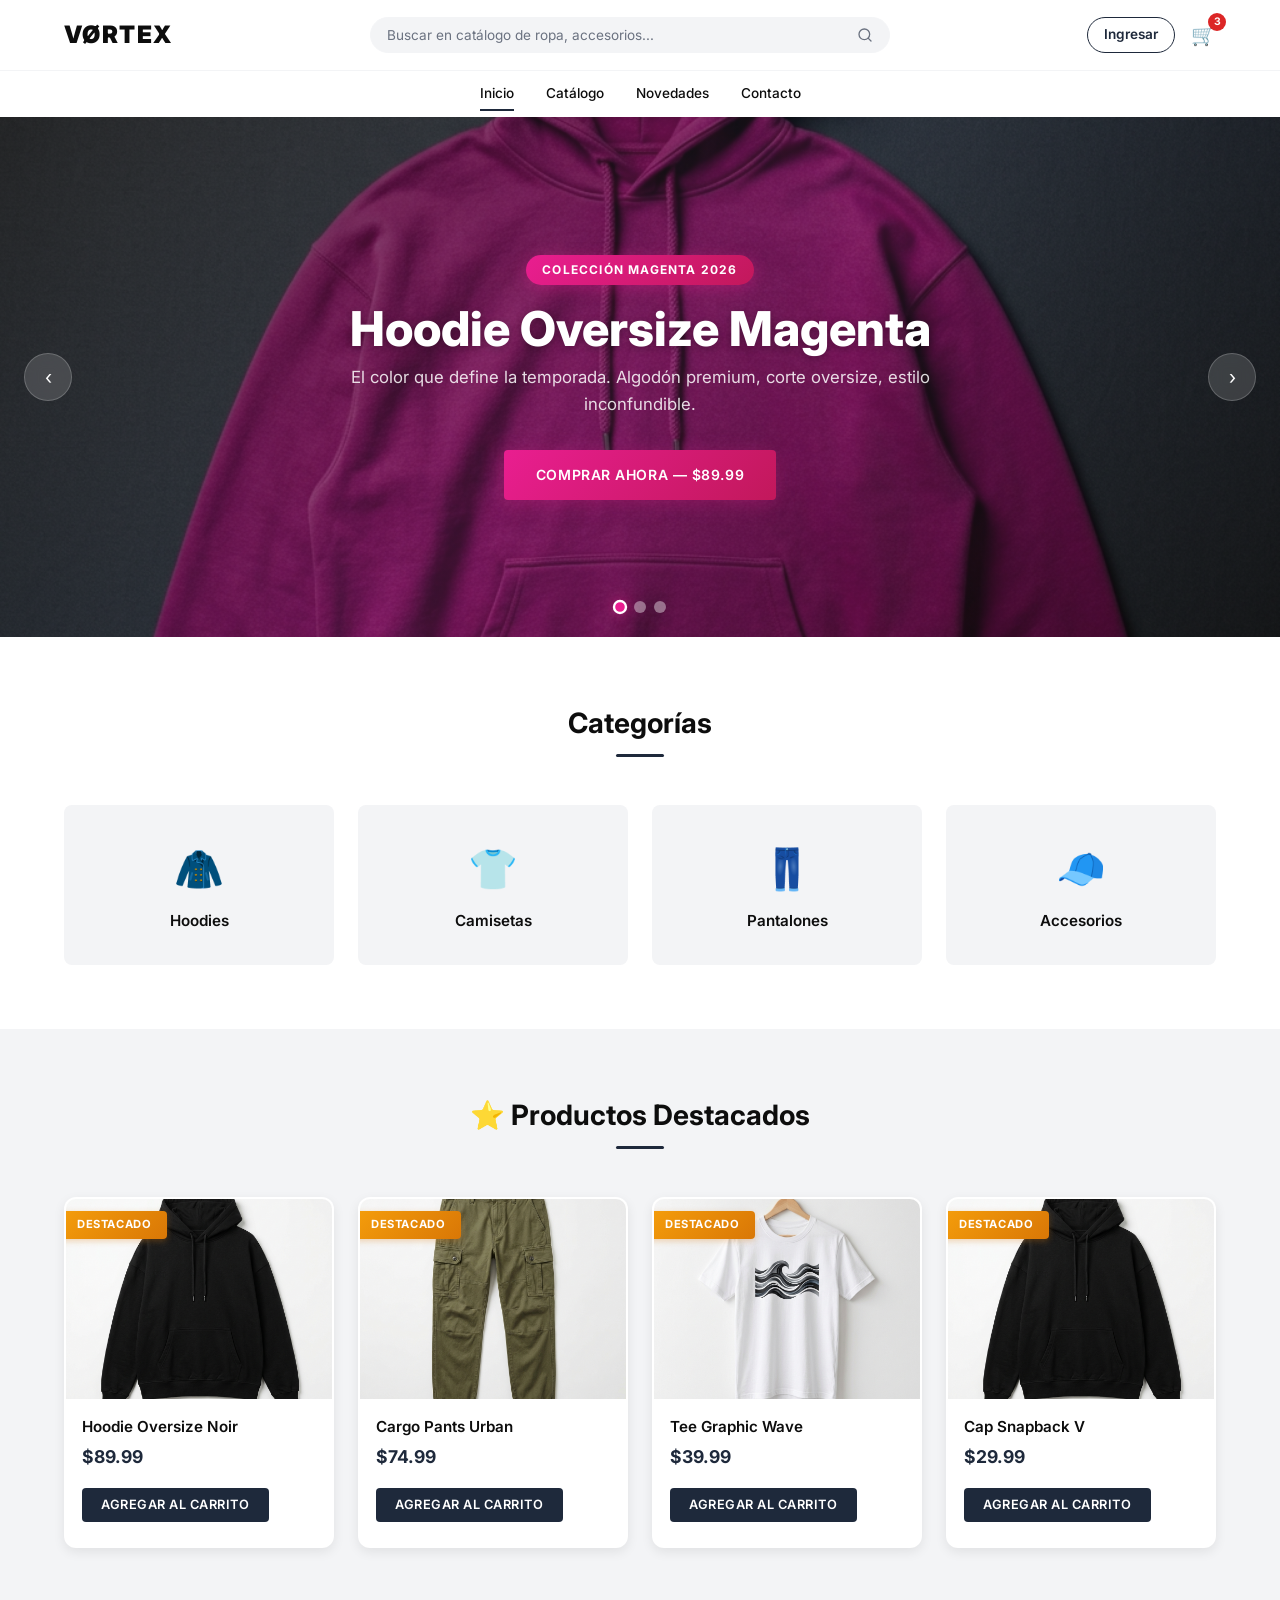
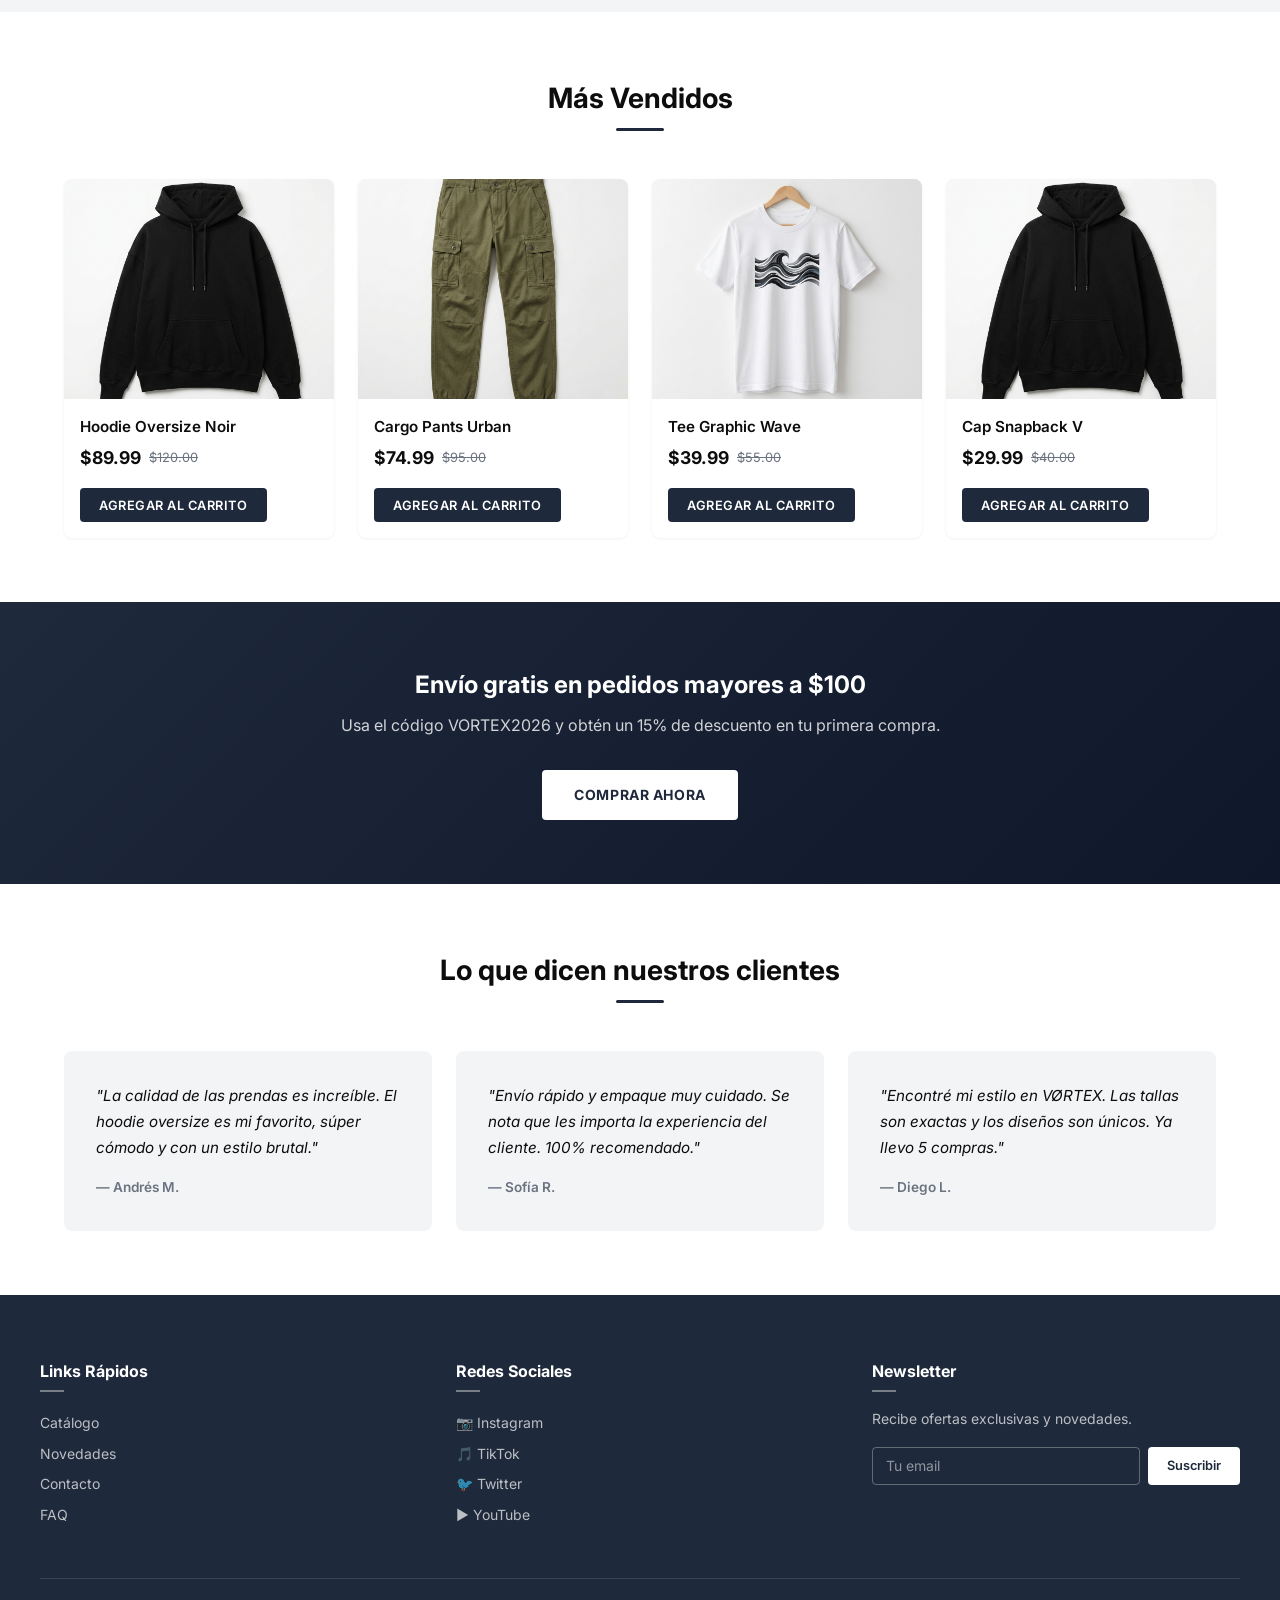
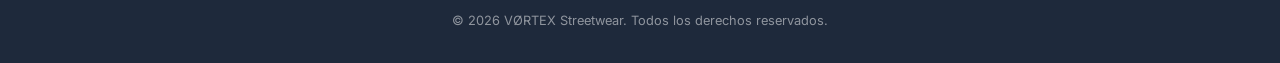
==== index.html @ 1f5ef52a "first commit: Initial project setup" ====
<!DOCTYPE html>
<html lang="es">
<head>
  <meta charset="UTF-8">
  <meta name="viewport" content="width=device-width, initial-scale=1.0">
  <meta name="description" content="VØRTEX — Tienda de streetwear. Estilo urbano, calidad premium. Compra en línea con IVA incluido.">
  <title>VØRTEX — Streetwear | Inicio</title>
  <link rel="stylesheet" href="styles.css">
</head>
<body>

  <!-- NAVBAR (Unified) -->
  <nav class="navbar" role="navigation" aria-label="Menú principal">
    <div class="navbar__top">
      <a href="index.html" class="navbar__brand">VØRTEX</a>
      <div class="navbar__search-slot">
        <form class="navbar__search-form" role="search" onsubmit="event.preventDefault()">
          <input class="navbar__search-input" type="search" placeholder="Buscar en catálogo de ropa, accesorios..." aria-label="Buscar productos">
          <button class="navbar__search-btn" type="submit" aria-label="Buscar">
            <svg width="16" height="16" viewBox="0 0 24 24" fill="none" stroke="currentColor" stroke-width="2" stroke-linecap="round" stroke-linejoin="round" aria-hidden="true"><circle cx="11" cy="11" r="8"/><line x1="21" y1="21" x2="16.65" y2="16.65"/></svg>
          </button>
        </form>
      </div>
      <div class="navbar__actions">
        <a href="login.html" class="navbar__login-link" aria-label="Iniciar sesión">Ingresar</a>
        <a href="carrito.html" class="navbar__cart" aria-label="Ver carrito de compras">
          🛒
          <span class="navbar__cart-badge" id="cart-badge">3</span>
        </a>
        <button class="navbar__hamburger" aria-label="Abrir menú de navegación" aria-expanded="false" id="hamburger">
          <span></span><span></span><span></span>
        </button>
      </div>
    </div>
    <div class="navbar__bottom">
      <div class="navbar__links">
        <a href="index.html" aria-current="page">Inicio</a>
        <a href="catalogo.html">Catálogo</a>
        <a href="novedades.html">Novedades</a>
        <a href="contacto.html">Contacto</a>
      </div>
    </div>
    <div class="navbar__mobile" id="mobile-menu">
      <a href="index.html">Inicio</a>
      <a href="catalogo.html">Catálogo</a>
      <a href="novedades.html">Novedades</a>
      <a href="contacto.html">Contacto</a>
      <a href="login.html">Iniciar Sesión</a>
    </div>
  </nav>

  <main>
    <!-- A) HERO CAROUSEL -->
    <section class="hero-carousel" aria-label="Carrusel de productos destacados">
      <!-- Radio inputs for CSS-only control -->
      <input type="radio" name="carousel" id="carousel-1" checked>
      <input type="radio" name="carousel" id="carousel-2">
      <input type="radio" name="carousel" id="carousel-3">

      <!-- Slides -->
      <div class="hero-carousel__slides">
        <!-- Slide 1: Hoodie Magenta -->
        <div class="hero-carousel__slide">
          <img src="assets/images/carousel-1.png" alt="Hoodie magenta streetwear" class="hero-carousel__slide-img">
          <div class="hero-carousel__content">
            <span class="hero-carousel__badge">Colección Magenta 2026</span>
            <h2>Hoodie Oversize Magenta</h2>
            <p>El color que define la temporada. Algodón premium, corte oversize, estilo inconfundible.</p>
            <a href="catalogo.html" class="btn">Comprar ahora — $89.99</a>
          </div>
        </div>
        <!-- Slide 2: Cargo Pants Magenta -->
        <div class="hero-carousel__slide">
          <img src="assets/images/carousel-2.png" alt="Cargo pants magenta streetwear" class="hero-carousel__slide-img">
          <div class="hero-carousel__content">
            <span class="hero-carousel__badge">Nuevo Lanzamiento</span>
            <h2>Cargo Pants Magenta</h2>
            <p>Funcionalidad y estilo. Bolsillos cargo, tela resistente, color vibrante.</p>
            <a href="catalogo.html" class="btn">Ver Colección</a>
          </div>
        </div>
        <!-- Slide 3: Tee Magenta -->
        <div class="hero-carousel__slide">
          <img src="assets/images/carousel-3.png" alt="Camiseta magenta streetwear" class="hero-carousel__slide-img">
          <div class="hero-carousel__content">
            <span class="hero-carousel__badge">Edición Limitada</span>
            <h2>Tee Graphic Magenta</h2>
            <p>Diseño exclusivo en magenta. Define tu estilo urbano con VØRTEX.</p>
            <a href="catalogo.html" class="btn">Explorar</a>
          </div>
        </div>
      </div>

      <!-- Navigation Dots -->
      <div class="hero-carousel__dots">
        <label for="carousel-1" class="hero-carousel__dot" aria-label="Slide 1"></label>
        <label for="carousel-2" class="hero-carousel__dot" aria-label="Slide 2"></label>
        <label for="carousel-3" class="hero-carousel__dot" aria-label="Slide 3"></label>
      </div>

      <!-- Arrows -->
      <div class="hero-carousel__arrows">
        <label class="hero-carousel__arrow" id="arrow-prev" aria-label="Anterior">‹</label>
        <label class="hero-carousel__arrow" id="arrow-next" aria-label="Siguiente">›</label>
      </div>
    </section>

    <!-- B) CATEGORÍAS -->
    <section class="section">
      <div class="container">
        <h2 class="section__title">Categorías</h2>
        <div class="categories-grid">
          <a href="catalogo.html" class="category-card" aria-label="Ver categoría Hoodies">
            <div class="category-card__icon">🧥</div>
            <div class="category-card__name">Hoodies</div>
          </a>
          <a href="catalogo.html" class="category-card" aria-label="Ver categoría Camisetas">
            <div class="category-card__icon">👕</div>
            <div class="category-card__name">Camisetas</div>
          </a>
          <a href="catalogo.html" class="category-card" aria-label="Ver categoría Pantalones">
            <div class="category-card__icon">👖</div>
            <div class="category-card__name">Pantalones</div>
          </a>
          <a href="catalogo.html" class="category-card" aria-label="Ver categoría Accesorios">
            <div class="category-card__icon">🧢</div>
            <div class="category-card__name">Accesorios</div>
          </a>
        </div>
      </div>
    </section>

    <!-- C) PRODUCTOS DESTACADOS -->
    <section class="section section--mist">
      <div class="container">
        <h2 class="section__title">⭐ Productos Destacados</h2>
        <div class="featured-grid">
          <article class="featured-card" data-id="PROD-001" data-nombre="Hoodie Oversize Noir" data-precio="89.99">
            <div class="featured-card__ribbon">DESTACADO</div>
            <div class="featured-card__img"><img src="assets/images/product-hoodie.png" alt="Hoodie Oversize Noir"></div>
            <div class="featured-card__body">
              <h3 class="featured-card__name">Hoodie Oversize Noir</h3>
              <div class="featured-card__price">$89.99</div>
              <button class="btn btn-primary btn-sm" onclick="openModal('add-cart-modal')">Agregar al carrito</button>
            </div>
          </article>
          <article class="featured-card" data-id="PROD-002" data-nombre="Cargo Pants Urban" data-precio="74.99">
            <div class="featured-card__ribbon">DESTACADO</div>
            <div class="featured-card__img"><img src="assets/images/product-cargo.png" alt="Cargo Pants Urban"></div>
            <div class="featured-card__body">
              <h3 class="featured-card__name">Cargo Pants Urban</h3>
              <div class="featured-card__price">$74.99</div>
              <button class="btn btn-primary btn-sm" onclick="openModal('add-cart-modal')">Agregar al carrito</button>
            </div>
          </article>
          <article class="featured-card" data-id="PROD-003" data-nombre="Tee Graphic Wave" data-precio="39.99">
            <div class="featured-card__ribbon">DESTACADO</div>
            <div class="featured-card__img"><img src="assets/images/product-tee.png" alt="Tee Graphic Wave"></div>
            <div class="featured-card__body">
              <h3 class="featured-card__name">Tee Graphic Wave</h3>
              <div class="featured-card__price">$39.99</div>
              <button class="btn btn-primary btn-sm" onclick="openModal('add-cart-modal')">Agregar al carrito</button>
            </div>
          </article>
          <article class="featured-card" data-id="PROD-004" data-nombre="Cap Snapback V" data-precio="29.99">
            <div class="featured-card__ribbon">DESTACADO</div>
            <div class="featured-card__img"><img src="assets/images/product-hoodie.png" alt="Cap Snapback V"></div>
            <div class="featured-card__body">
              <h3 class="featured-card__name">Cap Snapback V</h3>
              <div class="featured-card__price">$29.99</div>
              <button class="btn btn-primary btn-sm" onclick="openModal('add-cart-modal')">Agregar al carrito</button>
            </div>
          </article>
        </div>
      </div>
    </section>

    <!-- D) MÁS VENDIDOS -->
    <section class="section">
      <div class="container">
        <h2 class="section__title">Más Vendidos</h2>
        <div class="products-grid">
          <article class="product-card" data-id="PROD-001">
            <div class="product-card__img"><img src="assets/images/product-hoodie.png" alt="Hoodie Oversize Noir"></div>
            <div class="product-card__body">
              <h3 class="product-card__name">Hoodie Oversize Noir</h3>
              <div class="product-card__price">
                <span class="current">$89.99</span>
                <span class="old">$120.00</span>
              </div>
              <button class="btn btn-primary btn-sm" onclick="openModal('add-cart-modal')">Agregar al carrito</button>
            </div>
          </article>
          <article class="product-card" data-id="PROD-002">
            <div class="product-card__img"><img src="assets/images/product-cargo.png" alt="Cargo Pants Urban"></div>
            <div class="product-card__body">
              <h3 class="product-card__name">Cargo Pants Urban</h3>
              <div class="product-card__price">
                <span class="current">$74.99</span>
                <span class="old">$95.00</span>
              </div>
              <button class="btn btn-primary btn-sm" onclick="openModal('add-cart-modal')">Agregar al carrito</button>
            </div>
          </article>
          <article class="product-card" data-id="PROD-003">
            <div class="product-card__img"><img src="assets/images/product-tee.png" alt="Tee Graphic Wave"></div>
            <div class="product-card__body">
              <h3 class="product-card__name">Tee Graphic Wave</h3>
              <div class="product-card__price">
                <span class="current">$39.99</span>
                <span class="old">$55.00</span>
              </div>
              <button class="btn btn-primary btn-sm" onclick="openModal('add-cart-modal')">Agregar al carrito</button>
            </div>
          </article>
          <article class="product-card" data-id="PROD-004">
            <div class="product-card__img"><img src="assets/images/product-hoodie.png" alt="Cap Snapback V"></div>
            <div class="product-card__body">
              <h3 class="product-card__name">Cap Snapback V</h3>
              <div class="product-card__price">
                <span class="current">$29.99</span>
                <span class="old">$40.00</span>
              </div>
              <button class="btn btn-primary btn-sm" onclick="openModal('add-cart-modal')">Agregar al carrito</button>
            </div>
          </article>
        </div>
      </div>
    </section>

    <!-- E) BANNER PROMO -->
    <section class="banner-promo">
      <h2>Envío gratis en pedidos mayores a $100</h2>
      <p>Usa el código VORTEX2026 y obtén un 15% de descuento en tu primera compra.</p>
      <a href="catalogo.html" class="btn">Comprar ahora</a>
    </section>

    <!-- F) TESTIMONIOS -->
    <section class="section">
      <div class="container">
        <h2 class="section__title">Lo que dicen nuestros clientes</h2>
        <div class="testimonials-grid">
          <article class="testimonial-card">
            <p class="testimonial-card__text">"La calidad de las prendas es increíble. El hoodie oversize es mi favorito, súper cómodo y con un estilo brutal."</p>
            <p class="testimonial-card__author">— Andrés M.</p>
          </article>
          <article class="testimonial-card">
            <p class="testimonial-card__text">"Envío rápido y empaque muy cuidado. Se nota que les importa la experiencia del cliente. 100% recomendado."</p>
            <p class="testimonial-card__author">— Sofía R.</p>
          </article>
          <article class="testimonial-card">
            <p class="testimonial-card__text">"Encontré mi estilo en VØRTEX. Las tallas son exactas y los diseños son únicos. Ya llevo 5 compras."</p>
            <p class="testimonial-card__author">— Diego L.</p>
          </article>
        </div>
      </div>
    </section>
  </main>

  <!-- FOOTER (Unified) -->
  <footer class="footer" role="contentinfo">
    <div class="footer__grid">
      <div class="footer__col">
        <h3>Links Rápidos</h3>
        <a href="catalogo.html">Catálogo</a>
        <a href="novedades.html">Novedades</a>
        <a href="contacto.html">Contacto</a>
        <a href="#">FAQ</a>
      </div>
      <div class="footer__col">
        <h3>Redes Sociales</h3>
        <a href="#">📷 Instagram</a>
        <a href="#">🎵 TikTok</a>
        <a href="#">🐦 Twitter</a>
        <a href="#">▶️ YouTube</a>
      </div>
      <div class="footer__col">
        <h3>Newsletter</h3>
        <p class="footer__col-desc">Recibe ofertas exclusivas y novedades.</p>
        <form class="footer__newsletter" onsubmit="event.preventDefault();">
          <label for="newsletter-email" class="sr-only">Email para newsletter</label>
          <input type="email" id="newsletter-email" placeholder="Tu email" required>
          <button type="submit">Suscribir</button>
        </form>
      </div>
    </div>
    <div class="footer__bottom">
      <p>&copy; 2026 VØRTEX Streetwear. Todos los derechos reservados.</p>
    </div>
  </footer>

  <!-- MODAL: Agregar al carrito -->
  <div class="modal-overlay" id="add-cart-modal" role="dialog" aria-modal="true" aria-labelledby="modal-add-title">
    <div class="modal modal--product">
      <img src="assets/images/hero-secondary.png" alt="Imagen del producto" class="modal__product-img">
      <div class="modal__body">
        <h2 id="modal-add-title">Producto agregado</h2>
        <p>¿Deseas ir al carrito o seguir comprando?</p>
        <div class="modal__actions">
          <button class="btn btn-outline btn-sm" onclick="closeModal('add-cart-modal')">Seguir comprando</button>
          <a href="carrito.html" class="btn btn-primary btn-sm">Ir al carrito</a>
        </div>
      </div>
    </div>
  </div>

  <script>
    // Hamburger menu
    const hamburger = document.getElementById('hamburger');
    const mobileMenu = document.getElementById('mobile-menu');
    hamburger.addEventListener('click', function() {
      const expanded = mobileMenu.classList.toggle('active');
      hamburger.setAttribute('aria-expanded', expanded);
    });

    // Modal functions
    function openModal(id) {
      var overlay = document.getElementById(id);
      overlay.classList.add('active');
      var firstBtn = overlay.querySelector('button, a');
      if (firstBtn) firstBtn.focus();
      overlay.addEventListener('keydown', trapFocus);
    }
    function closeModal(id) {
      var overlay = document.getElementById(id);
      overlay.classList.remove('active');
      overlay.removeEventListener('keydown', trapFocus);
    }
    function trapFocus(e) {
      if (e.key === 'Escape') {
        var modal = e.currentTarget;
        modal.classList.remove('active');
        modal.removeEventListener('keydown', trapFocus);
        return;
      }
      if (e.key !== 'Tab') return;
      var modal = e.currentTarget.querySelector('.modal');
      var focusable = modal.querySelectorAll('button, a, input, [tabindex]:not([tabindex="-1"])');
      var first = focusable[0], last = focusable[focusable.length - 1];
      if (e.shiftKey && document.activeElement === first) { e.preventDefault(); last.focus(); }
      else if (!e.shiftKey && document.activeElement === last) { e.preventDefault(); first.focus(); }
    }
    // Close modal on overlay click
    document.querySelectorAll('.modal-overlay').forEach(function(overlay) {
      overlay.addEventListener('click', function(e) {
        if (e.target === overlay) closeModal(overlay.id);
      });
    });

    // Carousel navigation
    var totalSlides = 3;
    var currentSlide = 1;
    function goToSlide(n) {
      currentSlide = n;
      document.getElementById('carousel-' + n).checked = true;
    }
    document.getElementById('arrow-next').addEventListener('click', function() {
      currentSlide = (currentSlide % totalSlides) + 1;
      goToSlide(currentSlide);
    });
    document.getElementById('arrow-prev').addEventListener('click', function() {
      currentSlide = currentSlide <= 1 ? totalSlides : currentSlide - 1;
      goToSlide(currentSlide);
    });
    // Auto-rotate every 5 seconds
    setInterval(function() {
      currentSlide = (currentSlide % totalSlides) + 1;
      goToSlide(currentSlide);
    }, 5000);
  </script>
</body>
</html>
---- styles.css ----
/* ======================================
   VØRTEX STREETWEAR (BarBox) — Design System
   Proyecto IHC — Prototipo Alta Fidelidad
   Paleta: #FFFFFF · #0D0D0D · #6B7280 · #F3F4F6 · #1E293B
   IVA Ecuador: 15%
   ====================================== */

@import url('https://fonts.googleapis.com/css2?family=Inter:wght@300;400;500;600;700;800;900&display=swap');

:root {
  /* — Colors — */
  --color-bg:        #FFFFFF;
  --color-obsidian:  #0D0D0D;
  --color-steel:     #6B7280;
  --color-mist:      #F3F4F6;
  --color-midnight:  #1E293B;
  --color-white:     #FFFFFF;
  --color-success:   #16A34A;
  --color-error:     #DC2626;
  --color-warning:   #F59E0B;
  --color-iva:       #15803D;
  --color-accent:    #3B82F6;
  --color-paypal:    #003087;

  /* — Typography — */
  --font-main: 'Inter', -apple-system, BlinkMacSystemFont, 'Segoe UI', sans-serif;

  /* — Spacing — */
  --space-xs:  0.25rem;
  --space-sm:  0.5rem;
  --space-md:  1rem;
  --space-lg:  1.5rem;
  --space-xl:  2rem;
  --space-2xl: 3rem;
  --space-3xl: 4rem;

  /* — Transitions — */
  --transition: 0.25s ease;
  --transition-slow: 0.5s ease;

  /* — Shadows — */
  --shadow-sm:  0 1px 3px rgba(0,0,0,0.06);
  --shadow-md:  0 4px 12px rgba(0,0,0,0.08);
  --shadow-lg:  0 8px 24px rgba(0,0,0,0.12);
  --shadow-xl:  0 20px 50px rgba(0,0,0,0.15);

  /* — Border Radius — */
  --radius-sm: 4px;
  --radius-md: 8px;
  --radius-lg: 12px;
  --radius-xl: 16px;
  --radius-full: 50%;
}

/* ======================================
   RESET & BASE
   ====================================== */
*, *::before, *::after {
  margin: 0;
  padding: 0;
  box-sizing: border-box;
}

html {
  font-size: 16px;
  scroll-behavior: smooth;
  -webkit-font-smoothing: antialiased;
  -moz-osx-font-smoothing: grayscale;
}

body {
  font-family: var(--font-main);
  background-color: var(--color-bg);
  color: var(--color-obsidian);
  line-height: 1.6;
  overflow-x: hidden;
}

a {
  text-decoration: none;
  color: inherit;
  transition: opacity var(--transition), color var(--transition);
}
a:hover { opacity: 0.8; }

img { display: block; max-width: 100%; height: auto; }

button {
  cursor: pointer;
  font-family: inherit;
  border: none;
  background: none;
}

ul { list-style: none; }

/* — Utility Classes — */
.sr-only {
  position: absolute; width: 1px; height: 1px;
  padding: 0; margin: -1px; overflow: hidden;
  clip: rect(0,0,0,0); white-space: nowrap; border: 0;
}

.container {
  max-width: 1200px;
  margin: 0 auto;
  padding: 0 var(--space-lg);
}

/* ======================================
   BUTTONS
   ====================================== */
.btn {
  display: inline-flex;
  align-items: center;
  justify-content: center;
  gap: var(--space-sm);
  font-family: var(--font-main);
  font-size: 0.875rem;
  font-weight: 600;
  letter-spacing: 0.04em;
  text-transform: uppercase;
  border-radius: var(--radius-sm);
  padding: 0.85rem 2rem;
  transition: all var(--transition);
  position: relative;
  overflow: hidden;
}

.btn:focus-visible {
  outline: 2px solid var(--color-midnight);
  outline-offset: 2px;
}

.btn-primary {
  background-color: var(--color-midnight);
  color: var(--color-white);
}

.btn-primary:hover {
  background-color: #0f172a;
  transform: translateY(-2px);
  box-shadow: 0 6px 20px rgba(30,41,59,0.35);
  opacity: 1;
}

.btn-primary:active {
  transform: translateY(0);
}

.btn-outline {
  background-color: var(--color-white);
  color: var(--color-midnight);
  border: 2px solid var(--color-midnight);
}
.btn-outline:hover {
  background-color: var(--color-midnight);
  color: var(--color-white);
  opacity: 1;
}

.btn-sm { padding: 0.6rem 1.2rem; font-size: 0.8rem; }

.btn-success {
  background-color: var(--color-success);
  color: var(--color-white);
}
.btn-success:hover {
  background-color: #15803D;
  transform: translateY(-2px);
  opacity: 1;
}

/* ======================================
   LOADING STATE
   ====================================== */
.is-loading {
  pointer-events: none;
  opacity: 0.7;
  position: relative;
  color: transparent !important;
}

.is-loading::after {
  content: '';
  position: absolute;
  top: 50%;
  left: 50%;
  width: 20px;
  height: 20px;
  margin: -10px 0 0 -10px;
  border: 3px solid rgba(255,255,255,0.3);
  border-top-color: var(--color-white);
  border-radius: var(--radius-full);
  animation: spin 0.6s linear infinite;
}

@keyframes spin {
  to { transform: rotate(360deg); }
}

/* ======================================
   NAVBAR — Unified across all pages
   ====================================== */
.navbar {
  position: sticky;
  top: 0;
  z-index: 1000;
  background-color: rgba(255,255,255,0.97);
  backdrop-filter: blur(12px);
  -webkit-backdrop-filter: blur(12px);
  box-shadow: var(--shadow-sm);
}

/* Row 1: logo | search | actions */
.navbar__top {
  max-width: 1200px;
  margin: 0 auto;
  display: grid;
  grid-template-columns: auto 1fr auto;
  align-items: center;
  gap: var(--space-lg);
  padding: var(--space-md) var(--space-lg);
}

.navbar__brand {
  font-size: 1.5rem;
  font-weight: 900;
  color: var(--color-obsidian);
  letter-spacing: 0.06em;
  white-space: nowrap;
}
.navbar__brand:hover { opacity: 1; }

/* Central search */
.navbar__search-slot { display: flex; align-items: center; width: 100%; }
.navbar__search-form {
  display: flex;
  align-items: center;
  width: 100%;
  max-width: 520px;
  margin: 0 auto;
  border: 1.5px solid var(--color-mist);
  border-radius: 24px;
  overflow: hidden;
  background: var(--color-mist);
  transition: border-color var(--transition), box-shadow var(--transition);
}
.navbar__search-form:focus-within {
  border-color: var(--color-midnight);
  box-shadow: 0 0 0 3px rgba(30,41,59,0.08);
  background: var(--color-white);
}
.navbar__search-input {
  flex: 1; border: none; background: transparent;
  padding: 0.55rem var(--space-md);
  font-size: 0.85rem; font-family: inherit;
  color: var(--color-obsidian);
  outline: none;
}
.navbar__search-input::placeholder { color: var(--color-steel); }
.navbar__search-btn {
  background: none; border: none; cursor: pointer;
  color: var(--color-steel); padding: 0.55rem var(--space-md);
  display: flex; align-items: center;
  transition: color var(--transition);
}
.navbar__search-btn:hover { color: var(--color-midnight); }

.navbar__actions {
  display: flex;
  align-items: center;
  gap: var(--space-md);
  justify-content: flex-end;
}

/* Row 2: nav links centered */
.navbar__bottom {
  border-top: 1px solid var(--color-mist);
}
.navbar__links {
  max-width: 1200px;
  margin: 0 auto;
  display: flex;
  justify-content: center;
  gap: var(--space-xl);
  padding: var(--space-sm) var(--space-lg);
}
.navbar__links a {
  font-size: 0.85rem;
  font-weight: 500;
  color: var(--color-obsidian);
  position: relative;
  padding: var(--space-xs) 0;
  transition: color var(--transition);
}
.navbar__links a::after {
  content: '';
  position: absolute;
  bottom: -2px; left: 0;
  width: 0; height: 2px;
  background-color: var(--color-midnight);
  transition: width var(--transition);
}
.navbar__links a:hover::after,
.navbar__links a[aria-current="page"]::after { width: 100%; }
.navbar__links a:hover { opacity: 1; color: var(--color-midnight); }

/* Cart badge */
.navbar__cart {
  position: relative;
  font-size: 1.25rem;
  display: flex;
  align-items: center;
}
.navbar__cart-badge {
  position: absolute;
  top: -6px; right: -10px;
  width: 18px; height: 18px;
  background-color: var(--color-error);
  color: var(--color-white);
  font-size: 0.65rem;
  font-weight: 700;
  border-radius: var(--radius-full);
  display: flex;
  align-items: center;
  justify-content: center;
}

.navbar__login-link {
  font-size: 0.85rem;
  font-weight: 600;
  color: var(--color-midnight);
  padding: 0.4rem 1rem;
  border: 1.5px solid var(--color-midnight);
  border-radius: 24px;
  transition: all var(--transition);
}
.navbar__login-link:hover {
  background-color: var(--color-midnight);
  color: var(--color-white);
  opacity: 1;
}

/* Hamburger */
.navbar__hamburger {
  display: none;
  flex-direction: column;
  gap: 5px;
  padding: var(--space-sm);
}
.navbar__hamburger span {
  display: block; width: 22px; height: 2px;
  background-color: var(--color-obsidian);
  transition: all var(--transition);
  border-radius: 2px;
}

.navbar__mobile {
  display: none;
  flex-direction: column;
  background-color: var(--color-white);
  padding: var(--space-md) var(--space-lg);
  border-top: 1px solid var(--color-mist);
}
.navbar__mobile a {
  padding: var(--space-sm) 0;
  font-size: 1rem; font-weight: 500;
  color: var(--color-obsidian);
  border-bottom: 1px solid var(--color-mist);
}
.navbar__mobile.active { display: flex; }

@media (max-width: 768px) {
  .navbar__bottom { display: none; }
  .navbar__hamburger { display: flex; }
  .navbar__search-slot { display: none; }
}

/* ======================================
   HERO
   ====================================== */
.hero {
  position: relative;
  min-height: 480px;
  background-image: url('assets/images/hero-main.png');
  background-size: cover;
  background-position: center;
  display: flex;
  align-items: center;
  justify-content: center;
  text-align: center;
  padding: var(--space-3xl) 0;
}
.hero::before {
  content: '';
  position: absolute; inset: 0;
  background: linear-gradient(135deg, rgba(13,13,13,0.6) 0%, rgba(30,41,59,0.4) 100%);
}
.hero > .container { position: relative; z-index: 1; }
.hero h1 {
  font-size: clamp(2rem, 5vw, 3.2rem);
  font-weight: 800;
  color: #ffffff;
  margin-bottom: var(--space-md);
  animation: fadeInUp 0.7s ease both;
}
.hero p {
  font-size: 1.1rem;
  color: rgba(255,255,255,0.88);
  max-width: 560px;
  margin: 0 auto var(--space-xl);
  animation: fadeInUp 0.7s ease 0.15s both;
}
.hero .btn {
  animation: fadeInUp 0.7s ease 0.3s both;
}

/* ======================================
   SECTIONS
   ====================================== */
.section { padding: var(--space-3xl) 0; }
.section--mist { background-color: var(--color-mist); }
.section__title {
  font-size: 1.75rem;
  font-weight: 700;
  color: var(--color-obsidian);
  text-align: center;
  margin-bottom: var(--space-2xl);
  position: relative;
}
.section__title::after {
  content: '';
  display: block;
  width: 48px;
  height: 3px;
  background-color: var(--color-midnight);
  margin: var(--space-sm) auto 0;
  border-radius: 2px;
}

/* ======================================
   CATEGORIES
   ====================================== */
.categories-grid {
  display: grid;
  grid-template-columns: repeat(4, 1fr);
  gap: var(--space-lg);
}
.category-card {
  display: flex;
  flex-direction: column;
  align-items: center;
  gap: var(--space-sm);
  padding: var(--space-xl);
  background-color: var(--color-mist);
  border-radius: var(--radius-md);
  transition: transform var(--transition), box-shadow var(--transition);
}
.category-card:hover {
  transform: translateY(-6px);
  box-shadow: var(--shadow-lg);
  opacity: 1;
}
.category-card__icon { font-size: 2.5rem; }
.category-card__name {
  font-size: 0.95rem;
  font-weight: 600;
  color: var(--color-obsidian);
}

@media (max-width: 768px) {
  .categories-grid { grid-template-columns: repeat(2, 1fr); }
}

/* ======================================
   PRODUCT GRID & CARD
   ====================================== */
.products-grid {
  display: grid;
  grid-template-columns: repeat(4, 1fr);
  gap: var(--space-lg);
}

.product-card {
  background-color: var(--color-white);
  border-radius: var(--radius-md);
  overflow: hidden;
  box-shadow: var(--shadow-sm);
  transition: transform var(--transition), box-shadow var(--transition);
  position: relative;
}
.product-card:hover {
  transform: translateY(-6px);
  box-shadow: var(--shadow-lg);
}

.product-card__img {
  height: 220px;
  overflow: hidden;
}
.product-card__img img {
  width: 100%;
  height: 100%;
  object-fit: cover;
  transition: transform var(--transition-slow);
}
.product-card:hover .product-card__img img {
  transform: scale(1.05);
}

.product-card__body {
  padding: var(--space-md);
}
.product-card__name {
  font-size: 0.95rem;
  font-weight: 600;
  color: var(--color-obsidian);
  margin-bottom: var(--space-xs);
}
.product-card__price {
  display: flex;
  align-items: center;
  gap: var(--space-sm);
  margin-bottom: var(--space-md);
}
.product-card__price .current {
  font-size: 1.1rem;
  font-weight: 700;
  color: var(--color-obsidian);
}
.product-card__price .old {
  font-size: 0.8rem;
  color: var(--color-steel);
  text-decoration: line-through;
}

.product-card__badge {
  display: inline-block;
  padding: 0.2rem 0.6rem;
  font-size: 0.7rem;
  font-weight: 700;
  letter-spacing: 0.06em;
  border-radius: 3px;
  margin-bottom: var(--space-sm);
}
.product-card__badge--new {
  background-color: var(--color-midnight);
  color: var(--color-white);
}
.product-card__badge--featured {
  background: linear-gradient(135deg, #F59E0B, #D97706);
  color: var(--color-white);
}

@media (max-width: 768px) {
  .products-grid { grid-template-columns: repeat(2, 1fr); }
}
@media (max-width: 480px) {
  .products-grid { grid-template-columns: 1fr; }
}

/* ======================================
   IMAGE PLACEHOLDER
   ====================================== */
.img-placeholder {
  background: linear-gradient(135deg, var(--color-mist) 0%, #E5E7EB 100%);
  display: flex;
  align-items: center;
  justify-content: center;
  color: var(--color-steel);
  font-size: 0.85rem;
  font-weight: 500;
  min-height: 180px;
}

/* ======================================
   FEATURED PRODUCTS
   ====================================== */
.featured-grid {
  display: grid;
  grid-template-columns: repeat(4, 1fr);
  gap: var(--space-lg);
}

.featured-card {
  position: relative;
  background-color: var(--color-white);
  border-radius: var(--radius-lg);
  overflow: hidden;
  box-shadow: var(--shadow-md);
  transition: transform var(--transition), box-shadow var(--transition);
  border: 2px solid transparent;
}
.featured-card:hover {
  transform: translateY(-8px);
  box-shadow: var(--shadow-xl);
  border-color: var(--color-warning);
}

.featured-card__ribbon {
  position: absolute;
  top: 12px;
  left: -8px;
  background: linear-gradient(135deg, #F59E0B, #D97706);
  color: var(--color-white);
  font-size: 0.7rem;
  font-weight: 700;
  letter-spacing: 0.05em;
  padding: 0.3rem 1rem 0.3rem 1.2rem;
  border-radius: 0 var(--radius-sm) var(--radius-sm) 0;
  z-index: 2;
  box-shadow: 0 2px 6px rgba(217,119,6,0.3);
}
.featured-card__ribbon::before {
  content: '';
  position: absolute;
  left: 0;
  bottom: -6px;
  border-top: 6px solid #B45309;
  border-left: 8px solid transparent;
}

.featured-card__img {
  height: 200px;
  overflow: hidden;
}

.featured-card__body {
  padding: var(--space-md) var(--space-md) var(--space-lg);
}

.featured-card__name {
  font-size: 0.95rem;
  font-weight: 600;
  margin-bottom: var(--space-xs);
}

.featured-card__price {
  font-size: 1.1rem;
  font-weight: 700;
  color: var(--color-midnight);
  margin-bottom: var(--space-md);
}

@media (max-width: 768px) {
  .featured-grid { grid-template-columns: repeat(2, 1fr); }
}
@media (max-width: 480px) {
  .featured-grid { grid-template-columns: 1fr; }
}

/* ======================================
   BANNER PROMO
   ====================================== */
.banner-promo {
  background: linear-gradient(135deg, var(--color-midnight) 0%, #0f172a 100%);
  color: var(--color-white);
  text-align: center;
  padding: var(--space-3xl) var(--space-lg);
}
.banner-promo h2 {
  font-size: 1.5rem;
  font-weight: 700;
  margin-bottom: var(--space-sm);
}
.banner-promo p {
  font-size: 1rem;
  color: rgba(255,255,255,0.8);
  margin-bottom: var(--space-xl);
}
.banner-promo .btn {
  background-color: var(--color-white);
  color: var(--color-midnight);
  font-weight: 700;
}
.banner-promo .btn:hover {
  background-color: var(--color-mist);
  opacity: 1;
}

/* ======================================
   TESTIMONIALS
   ====================================== */
.testimonials-grid {
  display: grid;
  grid-template-columns: repeat(3, 1fr);
  gap: var(--space-lg);
}
.testimonial-card {
  background-color: var(--color-mist);
  border-radius: var(--radius-md);
  padding: var(--space-xl);
  transition: transform var(--transition);
}
.testimonial-card:hover {
  transform: translateY(-4px);
}
.testimonial-card__text {
  font-size: 0.95rem;
  color: var(--color-obsidian);
  line-height: 1.7;
  margin-bottom: var(--space-md);
  font-style: italic;
}
.testimonial-card__author {
  font-size: 0.85rem;
  font-weight: 600;
  color: var(--color-steel);
}

@media (max-width: 768px) {
  .testimonials-grid { grid-template-columns: 1fr; }
}

/* ======================================
   FOOTER — Unified across all pages
   ====================================== */
.footer {
  background-color: var(--color-midnight);
  color: var(--color-white);
  padding: var(--space-3xl) var(--space-lg) var(--space-xl);
}
.footer__grid {
  max-width: 1200px;
  margin: 0 auto;
  display: grid;
  grid-template-columns: repeat(3, 1fr);
  gap: var(--space-2xl);
}
.footer__col h3 {
  font-size: 1rem;
  font-weight: 700;
  margin-bottom: var(--space-md);
  position: relative;
  padding-bottom: var(--space-sm);
}
.footer__col h3::after {
  content: '';
  position: absolute;
  bottom: 0; left: 0;
  width: 24px; height: 2px;
  background-color: rgba(255,255,255,0.4);
}
.footer__col a {
  display: block;
  padding: var(--space-xs) 0;
  font-size: 0.875rem;
  color: rgba(255,255,255,0.7);
  transition: color var(--transition), padding-left var(--transition);
}
.footer__col a:hover {
  color: var(--color-white);
  opacity: 1;
  padding-left: 4px;
}
.footer__col-desc {
  font-size: 0.875rem;
  color: rgba(255,255,255,0.7);
  margin-bottom: var(--space-md);
}
.footer__newsletter {
  display: flex;
  gap: var(--space-sm);
}
.footer__newsletter input {
  flex: 1;
  padding: 0.6rem 0.8rem;
  border: 1px solid rgba(255,255,255,0.3);
  border-radius: var(--radius-sm);
  background: transparent;
  color: var(--color-white);
  font-family: var(--font-main);
  font-size: 0.875rem;
  transition: border-color var(--transition);
}
.footer__newsletter input::placeholder { color: rgba(255,255,255,0.5); }
.footer__newsletter input:focus {
  outline: none;
  border-color: var(--color-white);
  box-shadow: 0 0 0 2px rgba(255,255,255,0.15);
}
.footer__newsletter button {
  padding: 0.6rem 1.2rem;
  background-color: var(--color-white);
  color: var(--color-midnight);
  font-weight: 600;
  font-size: 0.8rem;
  border-radius: var(--radius-sm);
  transition: background-color var(--transition);
}
.footer__newsletter button:hover { background-color: var(--color-mist); }
.footer__bottom {
  max-width: 1200px;
  margin: var(--space-2xl) auto 0;
  text-align: center;
  padding-top: var(--space-xl);
  border-top: 1px solid rgba(255,255,255,0.12);
  font-size: 0.8rem;
  color: rgba(255,255,255,0.5);
}

@media (max-width: 768px) {
  .footer__grid { grid-template-columns: 1fr; }
}

/* ======================================
   MODAL
   ====================================== */
.modal-overlay {
  display: none;
  position: fixed;
  inset: 0;
  background-color: rgba(0,0,0,0.55);
  z-index: 2000;
  align-items: center;
  justify-content: center;
  animation: fadeIn 0.2s ease;
}
.modal-overlay.active { display: flex; }

.modal {
  background-color: var(--color-white);
  border-radius: var(--radius-lg);
  padding: var(--space-2xl);
  max-width: 440px;
  width: 90%;
  box-shadow: var(--shadow-xl);
  animation: slideUp 0.3s ease;
}
.modal h2 {
  font-size: 1.25rem;
  font-weight: 700;
  color: var(--color-obsidian);
  margin-bottom: var(--space-sm);
}
.modal p {
  font-size: 0.95rem;
  color: var(--color-steel);
  margin-bottom: var(--space-xl);
}
.modal__actions {
  display: flex;
  gap: var(--space-md);
  justify-content: flex-end;
}

/* Modal with product image */
.modal--product { max-width: 520px; padding: 0; overflow: hidden; }
.modal--product .modal__product-img {
  width: 100%; height: 220px;
  object-fit: cover; display: block;
}
.modal--product .modal__body { padding: var(--space-2xl); }

/* ======================================
   SEARCH BAR (Catálogo)
   ====================================== */
.search-bar {
  background-color: var(--color-mist);
  padding: var(--space-lg);
  border-radius: var(--radius-md);
  margin-bottom: var(--space-xl);
}
.search-bar input {
  width: 100%;
  padding: 0.75rem 1rem;
  border: 2px solid transparent;
  border-radius: var(--radius-sm);
  background-color: var(--color-white);
  font-family: var(--font-main);
  font-size: 1rem;
  color: var(--color-obsidian);
  transition: border-color var(--transition);
}
.search-bar input::placeholder { color: var(--color-steel); }
.search-bar input:focus {
  outline: none;
  border-color: var(--color-midnight);
  box-shadow: 0 0 0 3px rgba(30,41,59,0.08);
}

/* ======================================
   FILTERS (Catálogo)
   ====================================== */
.catalog-layout {
  display: grid;
  grid-template-columns: 240px 1fr;
  gap: var(--space-2xl);
}
.filters {
  position: sticky;
  top: 100px;
  align-self: start;
}
.filters h3 {
  font-size: 1rem;
  font-weight: 700;
  color: var(--color-obsidian);
  margin-bottom: var(--space-md);
}
.filter-group { margin-bottom: var(--space-xl); }
.filter-group h4 {
  font-size: 0.85rem;
  font-weight: 600;
  color: var(--color-obsidian);
  margin-bottom: var(--space-sm);
  text-transform: uppercase;
  letter-spacing: 0.04em;
}
.filter-group label {
  display: flex;
  align-items: center;
  gap: var(--space-sm);
  padding: var(--space-xs) 0;
  font-size: 0.875rem;
  color: var(--color-steel);
  cursor: pointer;
  transition: color var(--transition);
}
.filter-group label:hover { color: var(--color-obsidian); }
.filter-group input[type="checkbox"] {
  accent-color: var(--color-midnight);
  width: 16px; height: 16px;
}

@media (max-width: 768px) {
  .catalog-layout { grid-template-columns: 1fr; }
  .filters { position: static; }
}

/* ======================================
   PAGINATION
   ====================================== */
.pagination {
  display: flex;
  justify-content: center;
  gap: var(--space-sm);
  margin-top: var(--space-2xl);
}
.pagination a, .pagination span {
  display: flex;
  align-items: center;
  justify-content: center;
  width: 40px; height: 40px;
  border-radius: var(--radius-sm);
  font-size: 0.875rem;
  font-weight: 600;
  color: var(--color-obsidian);
  border: 1px solid var(--color-mist);
  transition: all var(--transition);
}
.pagination a:hover {
  background-color: var(--color-mist);
  opacity: 1;
}
.pagination [aria-current="page"] {
  background-color: var(--color-midnight);
  color: var(--color-white);
  border-color: var(--color-midnight);
}

/* ======================================
   PAGE HEADER (small hero)
   ====================================== */
.page-header {
  background: linear-gradient(135deg, var(--color-mist) 0%, #E5E7EB 100%);
  padding: var(--space-2xl) 0;
  text-align: center;
}
.page-header h1 {
  font-size: 2rem;
  font-weight: 800;
  color: var(--color-obsidian);
  margin-bottom: var(--space-xs);
}
.page-header p {
  font-size: 0.95rem;
  color: var(--color-steel);
}

/* ======================================
   CONTACT
   ====================================== */
.contact-layout {
  display: grid;
  grid-template-columns: 1fr 1fr;
  gap: var(--space-2xl);
}
.map-placeholder {
  background: linear-gradient(135deg, var(--color-mist) 0%, #E5E7EB 100%);
  border-radius: var(--radius-md);
  display: flex; align-items: center; justify-content: center;
  min-height: 300px;
  color: var(--color-steel);
  font-size: 1rem; font-weight: 500;
}
.contact-info { margin-top: var(--space-xl); }
.contact-info p {
  display: flex;
  align-items: center;
  gap: var(--space-sm);
  font-size: 0.9rem;
  color: var(--color-steel);
  margin-bottom: var(--space-sm);
}

@media (max-width: 768px) {
  .contact-layout { grid-template-columns: 1fr; }
}

/* ======================================
   FORMS — CSS-Only Validation
   ====================================== */
.form-group { margin-bottom: var(--space-lg); }
.form-group label {
  display: block;
  font-size: 0.85rem;
  font-weight: 600;
  color: var(--color-obsidian);
  margin-bottom: var(--space-xs);
}

.form-group input,
.form-group textarea,
.form-group select {
  width: 100%;
  padding: 0.75rem 1rem;
  border: 2px solid #D1D5DB;
  border-radius: var(--radius-sm);
  font-family: var(--font-main);
  font-size: 0.95rem;
  color: var(--color-obsidian);
  background-color: var(--color-white);
  transition: border-color var(--transition), box-shadow var(--transition);
}

.form-group input:focus,
.form-group textarea:focus,
.form-group select:focus {
  outline: none;
  border-color: var(--color-midnight);
  box-shadow: 0 0 0 3px rgba(30,41,59,0.1);
}

/* CSS-Only Validation: green border on valid, red on invalid (after interaction) */
.form-group input:not(:placeholder-shown):valid,
.form-group textarea:not(:placeholder-shown):valid {
  border-color: var(--color-success);
  box-shadow: 0 0 0 3px rgba(22,163,74,0.08);
}

.form-group input:not(:placeholder-shown):invalid,
.form-group textarea:not(:placeholder-shown):invalid {
  border-color: var(--color-error);
  box-shadow: 0 0 0 3px rgba(220,38,38,0.08);
}

/* Validation icons */
.form-group input:not(:placeholder-shown):valid ~ .validation-icon::after {
  content: '✓';
  color: var(--color-success);
}
.form-group input:not(:placeholder-shown):invalid ~ .validation-icon::after {
  content: '✗';
  color: var(--color-error);
}
.validation-icon {
  position: absolute;
  right: 12px;
  top: 50%;
  transform: translateY(-50%);
  font-size: 1rem;
  font-weight: 700;
}
.form-group--icon { position: relative; }
.form-group--icon input { padding-right: 2.5rem; }

.form-group textarea { resize: vertical; min-height: 120px; }

/* Error messages — shown via JS has-error class */
.form-group .error-msg {
  display: none;
  margin-top: var(--space-xs);
  font-size: 0.8rem;
  color: var(--color-error);
  font-weight: 500;
}
.form-group.has-error .error-msg { display: block; }
.form-group.has-error input,
.form-group.has-error textarea {
  border-color: var(--color-error);
  box-shadow: 0 0 0 3px rgba(220,38,38,0.08);
}

.tooltip {
  font-size: 0.75rem;
  color: var(--color-steel);
  margin-top: var(--space-xs);
}

.form-row {
  display: grid;
  grid-template-columns: 1fr 1fr;
  gap: var(--space-md);
}

@media (max-width: 768px) {
  .form-row { grid-template-columns: 1fr; }
}

/* ======================================
   CART
   ====================================== */
.cart-layout {
  display: grid;
  grid-template-columns: 1fr 380px;
  gap: var(--space-2xl);
}
.cart-item {
  display: grid;
  grid-template-columns: 80px 1fr auto auto auto;
  gap: var(--space-md);
  align-items: center;
  padding: var(--space-lg) 0;
  border-bottom: 1px solid var(--color-mist);
  transition: background-color var(--transition);
}
.cart-item:hover {
  background-color: rgba(243,244,246,0.5);
}
.cart-item .img-placeholder {
  width: 80px; height: 80px;
  border-radius: var(--radius-sm);
  min-height: auto;
}
.cart-item__info h3 {
  font-size: 0.95rem;
  font-weight: 600;
  color: var(--color-obsidian);
}
.cart-item__info p {
  font-size: 0.8rem;
  color: var(--color-steel);
}
.cart-item__qty {
  width: 60px;
  padding: 0.4rem;
  text-align: center;
  border: 2px solid #D1D5DB;
  border-radius: var(--radius-sm);
  font-family: var(--font-main);
  font-size: 0.9rem;
  transition: border-color var(--transition);
}
.cart-item__qty:focus {
  outline: none;
  border-color: var(--color-midnight);
}
.cart-item__price {
  font-weight: 600;
  white-space: nowrap;
  font-size: 0.95rem;
}
.cart-item__remove {
  color: var(--color-error);
  font-size: 0.8rem;
  font-weight: 600;
  background: none;
  border: none;
  cursor: pointer;
  padding: var(--space-sm);
  border-radius: var(--radius-sm);
  transition: background-color var(--transition);
}
.cart-item__remove:hover {
  background-color: rgba(220,38,38,0.08);
}

/* Cart & Order Summary */
.cart-summary,
.order-summary {
  background-color: var(--color-mist);
  border-radius: var(--radius-lg);
  padding: var(--space-xl);
  align-self: start;
  position: sticky;
  top: 100px;
}
.cart-summary h3,
.order-summary h3 {
  font-size: 1.1rem;
  font-weight: 700;
  margin-bottom: var(--space-lg);
}

.cart-summary__row,
.order-summary__item {
  display: flex;
  justify-content: space-between;
  padding: var(--space-sm) 0;
  font-size: 0.95rem;
}

/* IVA row highlight */
.cart-summary__row--iva,
.order-summary__item--iva {
  color: var(--color-iva);
  font-weight: 500;
}

.cart-summary__row--total,
.order-summary__total {
  display: flex;
  justify-content: space-between;
  font-weight: 700;
  font-size: 1.15rem;
  border-top: 2px solid var(--color-obsidian);
  margin-top: var(--space-sm);
  padding-top: var(--space-md);
}

.cart-empty {
  text-align: center;
  padding: var(--space-3xl);
}
.cart-empty p {
  font-size: 1.1rem;
  color: var(--color-steel);
  margin-bottom: var(--space-xl);
}

@media (max-width: 768px) {
  .cart-layout { grid-template-columns: 1fr; }
  .cart-item { grid-template-columns: 60px 1fr; }
  .cart-item__price, .cart-item__qty, .cart-item__remove {
    grid-column: 2;
  }
}

/* ======================================
   STEPPER
   ====================================== */
.stepper {
  display: flex;
  justify-content: center;
  align-items: center;
  gap: var(--space-sm);
  padding: var(--space-xl) 0;
}
.stepper__step {
  display: flex;
  align-items: center;
  gap: var(--space-sm);
  font-size: 0.85rem;
  font-weight: 600;
  color: var(--color-steel);
  transition: color var(--transition);
}
.stepper__step.active { color: var(--color-midnight); }
.stepper__step.completed { color: var(--color-success); }

.stepper__circle {
  width: 36px; height: 36px;
  border-radius: var(--radius-full);
  display: flex;
  align-items: center;
  justify-content: center;
  font-size: 0.85rem;
  font-weight: 700;
  background-color: var(--color-mist);
  color: var(--color-steel);
  transition: all var(--transition);
}
.stepper__step.active .stepper__circle {
  background-color: var(--color-midnight);
  color: var(--color-white);
  box-shadow: 0 0 0 4px rgba(30,41,59,0.15);
}
.stepper__step.completed .stepper__circle {
  background-color: var(--color-success);
  color: var(--color-white);
}

.stepper__line {
  width: 60px; height: 2px;
  background-color: var(--color-mist);
  border-radius: 1px;
  transition: background-color var(--transition);
}
.stepper__line.done { background-color: var(--color-success); }

/* ======================================
   CHECKOUT / FORMS
   ====================================== */
.checkout-layout {
  display: grid;
  grid-template-columns: 1fr 380px;
  gap: var(--space-2xl);
}
.checkout-form { max-width: 600px; }

.back-link {
  display: inline-flex;
  align-items: center;
  gap: var(--space-sm);
  font-size: 0.85rem;
  font-weight: 500;
  color: var(--color-steel);
  margin-bottom: var(--space-xl);
  transition: color var(--transition);
}
.back-link:hover { color: var(--color-obsidian); opacity: 1; }

@media (max-width: 768px) {
  .checkout-layout { grid-template-columns: 1fr; }
}

/* ======================================
   LOGIN
   ====================================== */
.login-layout {
  display: grid;
  grid-template-columns: 1fr 1fr;
  gap: var(--space-2xl);
  max-width: 900px;
  margin: 0 auto;
}
.login-panel {
  padding: var(--space-2xl);
  border: 2px solid var(--color-mist);
  border-radius: var(--radius-lg);
  transition: border-color var(--transition);
}
.login-panel:hover {
  border-color: #D1D5DB;
}
.login-panel h2 {
  font-size: 1.25rem;
  font-weight: 700;
  color: var(--color-obsidian);
  margin-bottom: var(--space-xl);
}
.login-panel .link-forgot {
  display: block;
  font-size: 0.8rem;
  font-weight: 500;
  color: var(--color-steel);
  margin-top: var(--space-sm);
}
.login-panel .link-forgot:hover { color: var(--color-midnight); opacity: 1; }

@media (max-width: 768px) {
  .login-layout { grid-template-columns: 1fr; }
}

/* ======================================
   PAYMENT TABS (CSS-only)
   ====================================== */
.payment-tabs {
  display: flex;
  gap: 0;
  margin-bottom: var(--space-xl);
  border: 2px solid var(--color-mist);
  border-radius: var(--radius-md);
  overflow: hidden;
}
.payment-tab {
  flex: 1;
  text-align: center;
}
.payment-tab input[type="radio"] {
  position: absolute;
  opacity: 0;
  width: 0;
  height: 0;
}
.payment-tab label {
  display: flex;
  align-items: center;
  justify-content: center;
  gap: var(--space-sm);
  padding: var(--space-md) var(--space-lg);
  font-size: 0.9rem;
  font-weight: 600;
  color: var(--color-steel);
  cursor: pointer;
  transition: all var(--transition);
  border-right: 1px solid var(--color-mist);
}
.payment-tab:last-child label {
  border-right: none;
}
.payment-tab input[type="radio"]:checked + label {
  background-color: var(--color-midnight);
  color: var(--color-white);
}
.payment-tab input[type="radio"]:focus-visible + label {
  outline: 2px solid var(--color-midnight);
  outline-offset: -2px;
}

/* Tab Content */
.payment-tab-content {
  display: none;
  animation: fadeIn 0.3s ease;
}
.payment-tab-content.visible {
  display: block;
}

/* PayPal placeholder */
.paypal-placeholder {
  text-align: center;
  padding: var(--space-2xl);
  background: linear-gradient(135deg, #f5f7fa 0%, #e8edf2 100%);
  border-radius: var(--radius-md);
  border: 2px dashed #D1D5DB;
}
.paypal-placeholder__logo {
  font-size: 2rem;
  margin-bottom: var(--space-md);
}
.paypal-placeholder__text {
  font-size: 0.95rem;
  color: var(--color-steel);
  margin-bottom: var(--space-lg);
}
.btn-paypal {
  background-color: var(--color-paypal);
  color: var(--color-white);
  padding: 0.85rem 2.5rem;
  border-radius: var(--radius-sm);
  font-weight: 700;
  font-size: 0.9rem;
  display: inline-flex;
  align-items: center;
  gap: var(--space-sm);
  transition: all var(--transition);
}
.btn-paypal:hover {
  background-color: #001f5c;
  transform: translateY(-2px);
  box-shadow: 0 6px 20px rgba(0,48,135,0.3);
  opacity: 1;
}

/* ======================================
   CREDIT CARD — CSS Flip Animation
   ====================================== */
.credit-card-container {
  perspective: 1000px;
  margin-bottom: var(--space-xl);
}
.credit-card {
  position: relative;
  width: 340px;
  height: 200px;
  margin: 0 auto;
  transition: transform 0.6s cubic-bezier(0.4, 0, 0.2, 1);
  transform-style: preserve-3d;
}
.credit-card.flipped {
  transform: rotateY(180deg);
}

.credit-card__face {
  position: absolute;
  inset: 0;
  border-radius: var(--radius-lg);
  padding: var(--space-xl);
  backface-visibility: hidden;
  -webkit-backface-visibility: hidden;
  overflow: hidden;
}

/* Front face */
.credit-card__front {
  background: linear-gradient(135deg, #1E293B 0%, #0f172a 50%, #334155 100%);
  color: var(--color-white);
  display: flex;
  flex-direction: column;
  justify-content: space-between;
}
.credit-card__front::before {
  content: '';
  position: absolute;
  top: -40px; right: -40px;
  width: 120px; height: 120px;
  background: rgba(255,255,255,0.06);
  border-radius: var(--radius-full);
}
.credit-card__front::after {
  content: '';
  position: absolute;
  bottom: -60px; left: -30px;
  width: 160px; height: 160px;
  background: rgba(255,255,255,0.04);
  border-radius: var(--radius-full);
}

.credit-card__chip {
  width: 42px;
  height: 32px;
  background: linear-gradient(135deg, #F59E0B, #D97706);
  border-radius: 6px;
  position: relative;
}
.credit-card__chip::after {
  content: '';
  position: absolute;
  top: 50%; left: 50%;
  transform: translate(-50%, -50%);
  width: 24px; height: 18px;
  border: 1px solid rgba(255,255,255,0.3);
  border-radius: 3px;
}

.credit-card__number {
  font-size: 1.2rem;
  font-weight: 600;
  letter-spacing: 0.18em;
  font-variant-numeric: tabular-nums;
  text-shadow: 0 1px 2px rgba(0,0,0,0.3);
}

.credit-card__bottom {
  display: flex;
  justify-content: space-between;
  align-items: flex-end;
}
.credit-card__holder {
  font-size: 0.7rem;
  letter-spacing: 0.1em;
  text-transform: uppercase;
  opacity: 0.8;
}
.credit-card__holder span {
  display: block;
  font-size: 0.85rem;
  font-weight: 600;
  margin-top: 2px;
  opacity: 1;
}
.credit-card__expiry {
  font-size: 0.7rem;
  text-align: right;
  letter-spacing: 0.05em;
  opacity: 0.8;
}
.credit-card__expiry span {
  display: block;
  font-size: 0.85rem;
  font-weight: 600;
  margin-top: 2px;
  opacity: 1;
}
.credit-card__brand {
  position: absolute;
  top: var(--space-xl);
  right: var(--space-xl);
  font-size: 1.4rem;
  font-weight: 800;
  letter-spacing: 0.05em;
  opacity: 0.9;
}

/* Back face */
.credit-card__back {
  background: linear-gradient(135deg, #334155 0%, #1E293B 50%, #0f172a 100%);
  color: var(--color-white);
  transform: rotateY(180deg);
}
.credit-card__magstripe {
  background-color: #0D0D0D;
  height: 42px;
  margin: var(--space-md) calc(-1 * var(--space-xl));
}
.credit-card__cvv-band {
  display: flex;
  align-items: center;
  justify-content: flex-end;
  gap: var(--space-md);
  margin-top: var(--space-lg);
  padding: 0 var(--space-sm);
}
.credit-card__cvv-band span:first-child {
  font-size: 0.7rem;
  text-transform: uppercase;
  letter-spacing: 0.1em;
  opacity: 0.7;
}
.credit-card__cvv-value {
  background-color: var(--color-white);
  color: var(--color-obsidian);
  padding: 0.4rem 1.2rem;
  border-radius: var(--radius-sm);
  font-size: 0.9rem;
  font-weight: 700;
  letter-spacing: 0.15em;
  font-style: italic;
}

@media (max-width: 480px) {
  .credit-card {
    width: 280px;
    height: 170px;
  }
  .credit-card__number { font-size: 1rem; }
}

/* ======================================
   CONFIRMATION
   ====================================== */
.confirmation {
  text-align: center;
  padding: var(--space-3xl) 0;
}
.confirmation__icon {
  width: 80px; height: 80px;
  background: linear-gradient(135deg, var(--color-success), #15803D);
  color: var(--color-white);
  font-size: 2.5rem;
  border-radius: var(--radius-full);
  display: flex;
  align-items: center;
  justify-content: center;
  margin: 0 auto var(--space-xl);
  box-shadow: 0 8px 24px rgba(22,163,74,0.25);
  animation: bounceIn 0.5s ease;
}
.confirmation h1 {
  font-size: 1.75rem;
  font-weight: 800;
  color: var(--color-obsidian);
  margin-bottom: var(--space-md);
}
.confirmation p {
  color: var(--color-steel);
  margin-bottom: var(--space-sm);
}
.confirmation__order-num {
  font-size: 1.1rem;
  font-weight: 700;
  color: var(--color-obsidian);
  margin-bottom: var(--space-2xl);
}
.confirmation__summary {
  max-width: 500px;
  margin: 0 auto var(--space-2xl);
  text-align: left;
  background-color: var(--color-mist);
  border-radius: var(--radius-lg);
  padding: var(--space-xl);
}
.confirmation__summary h3 {
  font-size: 1rem;
  font-weight: 700;
  margin-bottom: var(--space-md);
  padding-bottom: var(--space-sm);
  border-bottom: 1px solid #D1D5DB;
}

/* Invoice details */
.invoice-details {
  display: grid;
  grid-template-columns: 1fr 1fr;
  gap: var(--space-sm);
  margin-bottom: var(--space-lg);
  padding: var(--space-md);
  background-color: var(--color-white);
  border-radius: var(--radius-md);
}
.invoice-details dt {
  font-size: 0.8rem;
  color: var(--color-steel);
  font-weight: 500;
}
.invoice-details dd {
  font-size: 0.85rem;
  font-weight: 600;
  color: var(--color-obsidian);
  margin-bottom: var(--space-sm);
}

.confirmation__actions {
  display: flex;
  gap: var(--space-md);
  justify-content: center;
  flex-wrap: wrap;
}

/* ======================================
   NOVEDADES
   ====================================== */
.novedades-grid {
  display: grid;
  grid-template-columns: repeat(3, 1fr);
  gap: var(--space-lg);
}
.novedades-card {
  background-color: var(--color-white);
  border-radius: var(--radius-md);
  overflow: hidden;
  box-shadow: var(--shadow-sm);
  transition: transform var(--transition), box-shadow var(--transition);
}
.novedades-card:hover {
  transform: translateY(-6px);
  box-shadow: var(--shadow-lg);
}
.novedades-card__body { padding: var(--space-md); }
.novedades-card__title {
  font-size: 1rem;
  font-weight: 600;
  margin-bottom: var(--space-xs);
}
.novedades-card__desc {
  font-size: 0.85rem;
  color: var(--color-steel);
  margin-bottom: var(--space-md);
  line-height: 1.6;
}

@media (max-width: 768px) {
  .novedades-grid { grid-template-columns: 1fr; }
}

/* ======================================
   FOCUS VISIBLE (WCAG)
   ====================================== */
*:focus-visible {
  outline: 2px solid var(--color-midnight);
  outline-offset: 2px;
}

/* ======================================
   ANIMATIONS
   ====================================== */
@keyframes fadeIn {
  from { opacity: 0; }
  to { opacity: 1; }
}

@keyframes fadeInUp {
  from { opacity: 0; transform: translateY(20px); }
  to { opacity: 1; transform: translateY(0); }
}

@keyframes slideUp {
  from { opacity: 0; transform: translateY(30px) scale(0.96); }
  to { opacity: 1; transform: translateY(0) scale(1); }
}

@keyframes bounceIn {
  0% { transform: scale(0.3); opacity: 0; }
  50% { transform: scale(1.05); }
  70% { transform: scale(0.95); }
  100% { transform: scale(1); opacity: 1; }
}

@keyframes flipCard {
  from { transform: rotateY(0); }
  to { transform: rotateY(180deg); }
}

/* ======================================
   HERO CAROUSEL (CSS-only)
   ====================================== */
.hero-carousel {
  position: relative;
  width: 100%;
  min-height: 520px;
  overflow: hidden;
  background-color: var(--color-obsidian);
}

/* Hide radio inputs */
.hero-carousel input[type="radio"] {
  position: absolute;
  opacity: 0;
  width: 0;
  height: 0;
}

/* Slides container */
.hero-carousel__slides {
  position: relative;
  width: 100%;
  min-height: 520px;
}

.hero-carousel__slide {
  position: absolute;
  inset: 0;
  display: flex;
  align-items: center;
  justify-content: center;
  opacity: 0;
  transition: opacity 0.8s ease;
  z-index: 1;
}

/* Active slide */
#carousel-1:checked ~ .hero-carousel__slides .hero-carousel__slide:nth-child(1),
#carousel-2:checked ~ .hero-carousel__slides .hero-carousel__slide:nth-child(2),
#carousel-3:checked ~ .hero-carousel__slides .hero-carousel__slide:nth-child(3) {
  opacity: 1;
  z-index: 2;
}

.hero-carousel__slide-img {
  position: absolute;
  inset: 0;
  width: 100%;
  height: 100%;
  object-fit: cover;
}

/* Overlay gradient */
.hero-carousel__slide::before {
  content: '';
  position: absolute;
  inset: 0;
  background: linear-gradient(135deg, rgba(13,13,13,0.65) 0%, rgba(30,41,59,0.4) 50%, rgba(13,13,13,0.55) 100%);
  z-index: 1;
}

.hero-carousel__content {
  position: relative;
  z-index: 2;
  text-align: center;
  max-width: 700px;
  padding: var(--space-xl) var(--space-lg);
}

.hero-carousel__badge {
  display: inline-block;
  background: linear-gradient(135deg, #E91E90, #C2185B);
  color: var(--color-white);
  font-size: 0.75rem;
  font-weight: 700;
  letter-spacing: 0.1em;
  text-transform: uppercase;
  padding: 0.35rem 1rem;
  border-radius: 24px;
  margin-bottom: var(--space-md);
  box-shadow: 0 4px 15px rgba(233,30,144,0.35);
}

.hero-carousel__content h2 {
  font-size: clamp(1.8rem, 4.5vw, 3rem);
  font-weight: 800;
  color: var(--color-white);
  margin-bottom: var(--space-sm);
  text-shadow: 0 2px 8px rgba(0,0,0,0.3);
  line-height: 1.15;
}

.hero-carousel__content p {
  font-size: 1.05rem;
  color: rgba(255,255,255,0.85);
  margin-bottom: var(--space-xl);
}

.hero-carousel__content .btn {
  background: linear-gradient(135deg, #E91E90, #C2185B);
  color: var(--color-white);
  border: none;
  box-shadow: 0 4px 20px rgba(233,30,144,0.3);
}
.hero-carousel__content .btn:hover {
  background: linear-gradient(135deg, #C2185B, #AD1457);
  transform: translateY(-2px);
  box-shadow: 0 8px 30px rgba(233,30,144,0.4);
  opacity: 1;
}

/* Nav dots */
.hero-carousel__dots {
  position: absolute;
  bottom: 24px;
  left: 50%;
  transform: translateX(-50%);
  display: flex;
  gap: var(--space-sm);
  z-index: 10;
}

.hero-carousel__dot {
  width: 12px;
  height: 12px;
  border-radius: var(--radius-full);
  background-color: rgba(255,255,255,0.4);
  cursor: pointer;
  transition: all var(--transition);
  border: 2px solid transparent;
}
.hero-carousel__dot:hover {
  background-color: rgba(255,255,255,0.7);
}

/* Active dot */
#carousel-1:checked ~ .hero-carousel__dots .hero-carousel__dot:nth-child(1),
#carousel-2:checked ~ .hero-carousel__dots .hero-carousel__dot:nth-child(2),
#carousel-3:checked ~ .hero-carousel__dots .hero-carousel__dot:nth-child(3) {
  background-color: #E91E90;
  border-color: var(--color-white);
  transform: scale(1.2);
  box-shadow: 0 0 10px rgba(233,30,144,0.5);
}

/* Prev/Next arrows */
.hero-carousel__arrows {
  position: absolute;
  top: 50%;
  transform: translateY(-50%);
  z-index: 10;
  width: 100%;
  display: flex;
  justify-content: space-between;
  padding: 0 var(--space-lg);
  pointer-events: none;
}

.hero-carousel__arrow {
  width: 48px;
  height: 48px;
  border-radius: var(--radius-full);
  background-color: rgba(255,255,255,0.15);
  backdrop-filter: blur(8px);
  -webkit-backdrop-filter: blur(8px);
  color: var(--color-white);
  font-size: 1.2rem;
  cursor: pointer;
  transition: all var(--transition);
  display: flex;
  align-items: center;
  justify-content: center;
  pointer-events: auto;
  border: 1px solid rgba(255,255,255,0.2);
}
.hero-carousel__arrow:hover {
  background-color: rgba(233,30,144,0.6);
  border-color: rgba(233,30,144,0.8);
}

@media (max-width: 768px) {
  .hero-carousel, .hero-carousel__slides {
    min-height: 400px;
  }
  .hero-carousel__arrows { display: none; }
}

/* Product image (used in all cards) */
.product-card__img img,
.featured-card__img img {
  width: 100%;
  height: 100%;
  object-fit: cover;
  transition: transform var(--transition-slow);
}
.product-card:hover .product-card__img img,
.featured-card:hover .featured-card__img img {
  transform: scale(1.08);
}
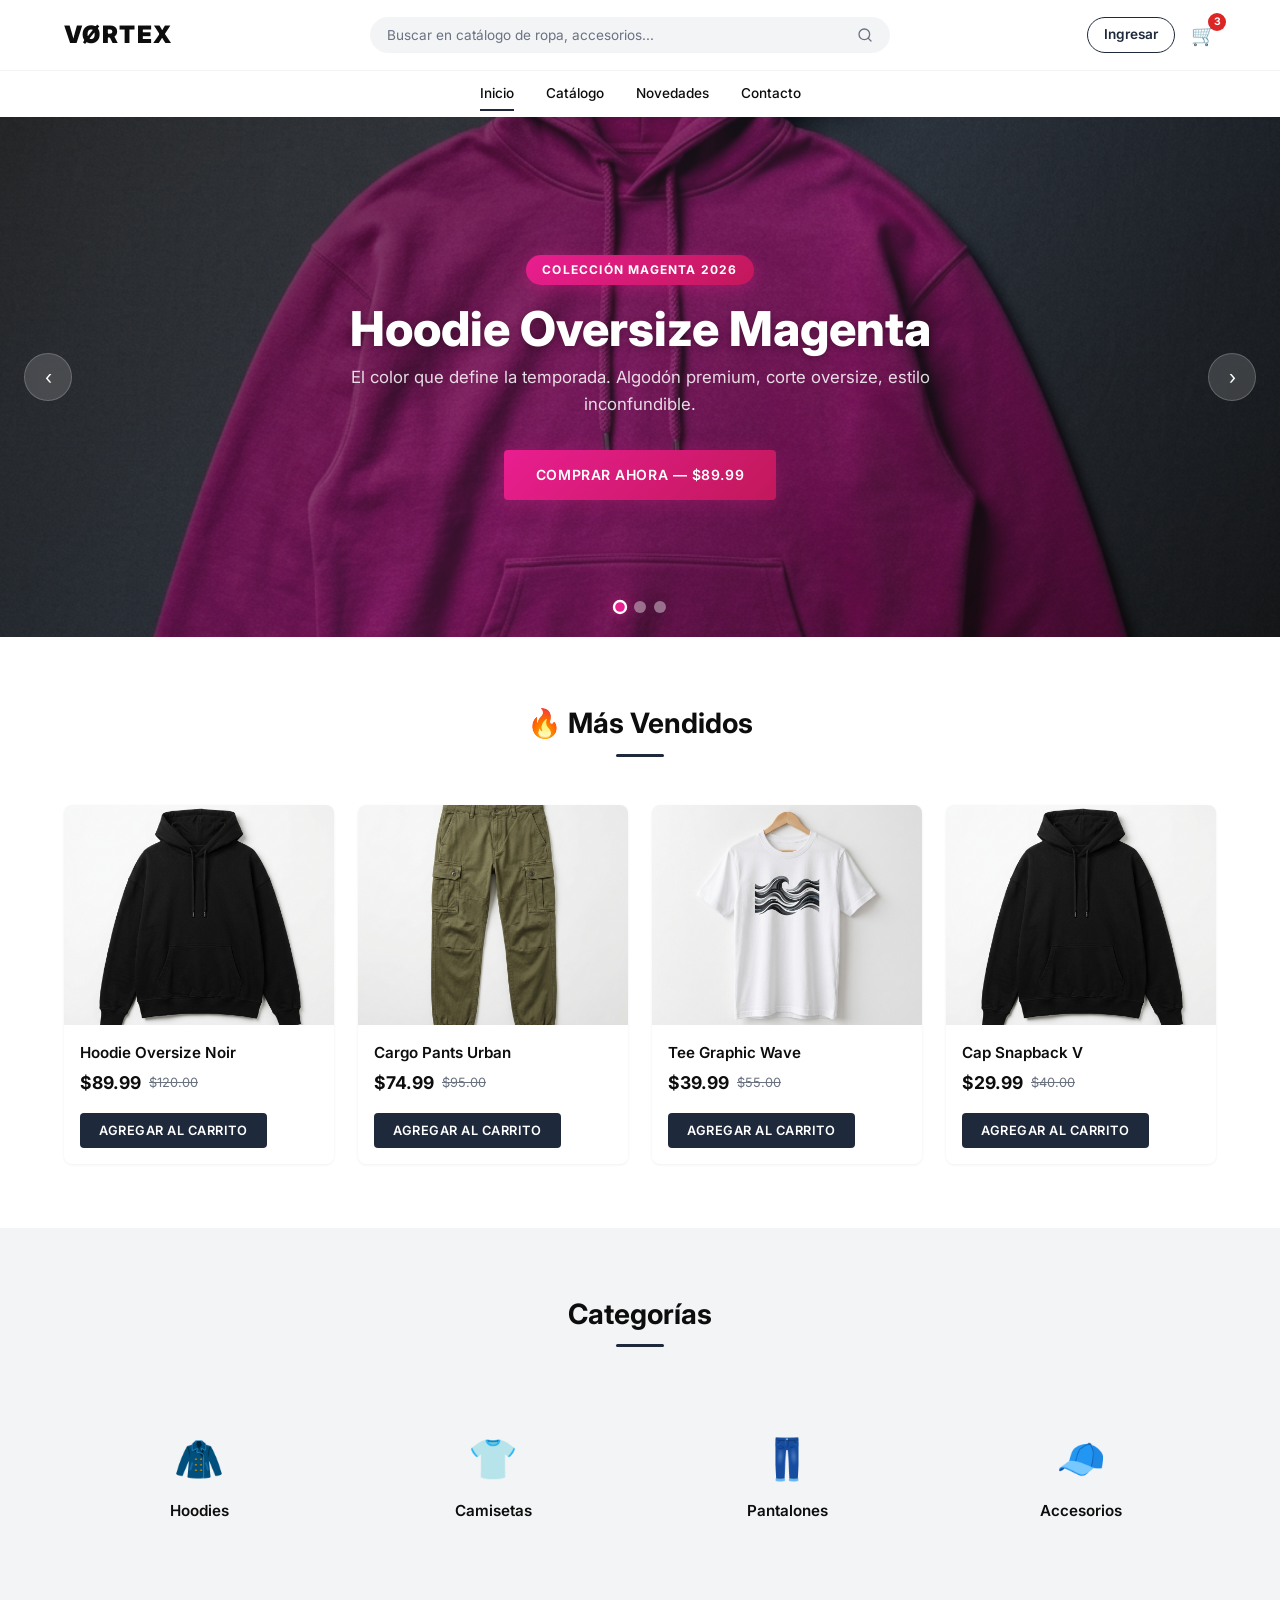
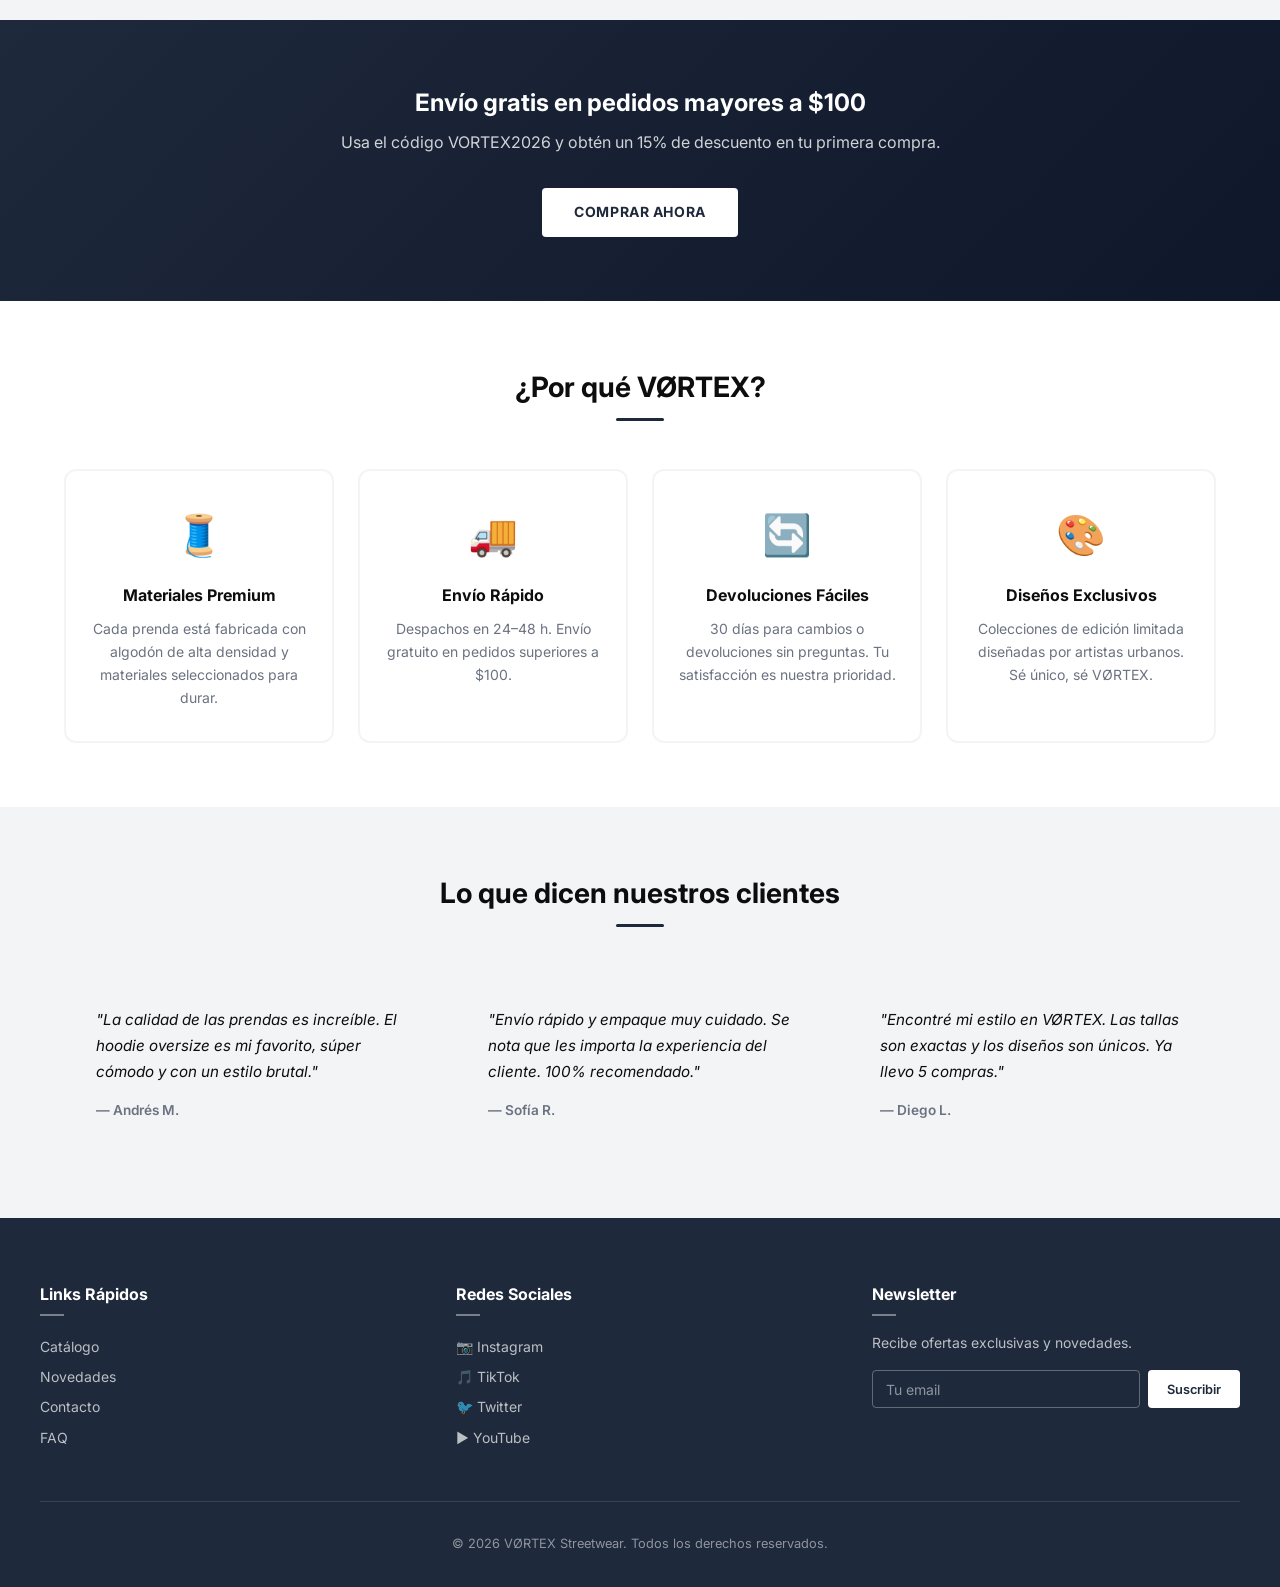
==== commit 8dddc3a8: "feat: login tabs + demo credentials + reorder home sections + why-vortex section + remove duplicate " ====
--- a/index.html
+++ b/index.html
@@ -105,8 +105,61 @@
       </div>
     </section>
 
+    <!-- D) MÁS VENDIDOS -->
+    <section class="section">
+      <div class="container">
+        <h2 class="section__title">🔥 Más Vendidos</h2>
+        <div class="products-grid">
+          <article class="product-card" data-id="PROD-001">
+            <div class="product-card__img"><img src="assets/images/product-hoodie.png" alt="Hoodie Oversize Noir"></div>
+            <div class="product-card__body">
+              <h3 class="product-card__name">Hoodie Oversize Noir</h3>
+              <div class="product-card__price">
+                <span class="current">$89.99</span>
+                <span class="old">$120.00</span>
+              </div>
+              <button class="btn btn-primary btn-sm" onclick="openModal('add-cart-modal')">Agregar al carrito</button>
+            </div>
+          </article>
+          <article class="product-card" data-id="PROD-002">
+            <div class="product-card__img"><img src="assets/images/product-cargo.png" alt="Cargo Pants Urban"></div>
+            <div class="product-card__body">
+              <h3 class="product-card__name">Cargo Pants Urban</h3>
+              <div class="product-card__price">
+                <span class="current">$74.99</span>
+                <span class="old">$95.00</span>
+              </div>
+              <button class="btn btn-primary btn-sm" onclick="openModal('add-cart-modal')">Agregar al carrito</button>
+            </div>
+          </article>
+          <article class="product-card" data-id="PROD-003">
+            <div class="product-card__img"><img src="assets/images/product-tee.png" alt="Tee Graphic Wave"></div>
+            <div class="product-card__body">
+              <h3 class="product-card__name">Tee Graphic Wave</h3>
+              <div class="product-card__price">
+                <span class="current">$39.99</span>
+                <span class="old">$55.00</span>
+              </div>
+              <button class="btn btn-primary btn-sm" onclick="openModal('add-cart-modal')">Agregar al carrito</button>
+            </div>
+          </article>
+          <article class="product-card" data-id="PROD-004">
+            <div class="product-card__img"><img src="assets/images/product-hoodie.png" alt="Cap Snapback V"></div>
+            <div class="product-card__body">
+              <h3 class="product-card__name">Cap Snapback V</h3>
+              <div class="product-card__price">
+                <span class="current">$29.99</span>
+                <span class="old">$40.00</span>
+              </div>
+              <button class="btn btn-primary btn-sm" onclick="openModal('add-cart-modal')">Agregar al carrito</button>
+            </div>
+          </article>
+        </div>
+      </div>
+    </section>
+
     <!-- B) CATEGORÍAS -->
-    <section class="section">
+    <section class="section section--mist">
       <div class="container">
         <h2 class="section__title">Categorías</h2>
         <div class="categories-grid">
@@ -130,104 +183,6 @@
       </div>
     </section>
 
-    <!-- C) PRODUCTOS DESTACADOS -->
-    <section class="section section--mist">
-      <div class="container">
-        <h2 class="section__title">⭐ Productos Destacados</h2>
-        <div class="featured-grid">
-          <article class="featured-card" data-id="PROD-001" data-nombre="Hoodie Oversize Noir" data-precio="89.99">
-            <div class="featured-card__ribbon">DESTACADO</div>
-            <div class="featured-card__img"><img src="assets/images/product-hoodie.png" alt="Hoodie Oversize Noir"></div>
-            <div class="featured-card__body">
-              <h3 class="featured-card__name">Hoodie Oversize Noir</h3>
-              <div class="featured-card__price">$89.99</div>
-              <button class="btn btn-primary btn-sm" onclick="openModal('add-cart-modal')">Agregar al carrito</button>
-            </div>
-          </article>
-          <article class="featured-card" data-id="PROD-002" data-nombre="Cargo Pants Urban" data-precio="74.99">
-            <div class="featured-card__ribbon">DESTACADO</div>
-            <div class="featured-card__img"><img src="assets/images/product-cargo.png" alt="Cargo Pants Urban"></div>
-            <div class="featured-card__body">
-              <h3 class="featured-card__name">Cargo Pants Urban</h3>
-              <div class="featured-card__price">$74.99</div>
-              <button class="btn btn-primary btn-sm" onclick="openModal('add-cart-modal')">Agregar al carrito</button>
-            </div>
-          </article>
-          <article class="featured-card" data-id="PROD-003" data-nombre="Tee Graphic Wave" data-precio="39.99">
-            <div class="featured-card__ribbon">DESTACADO</div>
-            <div class="featured-card__img"><img src="assets/images/product-tee.png" alt="Tee Graphic Wave"></div>
-            <div class="featured-card__body">
-              <h3 class="featured-card__name">Tee Graphic Wave</h3>
-              <div class="featured-card__price">$39.99</div>
-              <button class="btn btn-primary btn-sm" onclick="openModal('add-cart-modal')">Agregar al carrito</button>
-            </div>
-          </article>
-          <article class="featured-card" data-id="PROD-004" data-nombre="Cap Snapback V" data-precio="29.99">
-            <div class="featured-card__ribbon">DESTACADO</div>
-            <div class="featured-card__img"><img src="assets/images/product-hoodie.png" alt="Cap Snapback V"></div>
-            <div class="featured-card__body">
-              <h3 class="featured-card__name">Cap Snapback V</h3>
-              <div class="featured-card__price">$29.99</div>
-              <button class="btn btn-primary btn-sm" onclick="openModal('add-cart-modal')">Agregar al carrito</button>
-            </div>
-          </article>
-        </div>
-      </div>
-    </section>
-
-    <!-- D) MÁS VENDIDOS -->
-    <section class="section">
-      <div class="container">
-        <h2 class="section__title">Más Vendidos</h2>
-        <div class="products-grid">
-          <article class="product-card" data-id="PROD-001">
-            <div class="product-card__img"><img src="assets/images/product-hoodie.png" alt="Hoodie Oversize Noir"></div>
-            <div class="product-card__body">
-              <h3 class="product-card__name">Hoodie Oversize Noir</h3>
-              <div class="product-card__price">
-                <span class="current">$89.99</span>
-                <span class="old">$120.00</span>
-              </div>
-              <button class="btn btn-primary btn-sm" onclick="openModal('add-cart-modal')">Agregar al carrito</button>
-            </div>
-          </article>
-          <article class="product-card" data-id="PROD-002">
-            <div class="product-card__img"><img src="assets/images/product-cargo.png" alt="Cargo Pants Urban"></div>
-            <div class="product-card__body">
-              <h3 class="product-card__name">Cargo Pants Urban</h3>
-              <div class="product-card__price">
-                <span class="current">$74.99</span>
-                <span class="old">$95.00</span>
-              </div>
-              <button class="btn btn-primary btn-sm" onclick="openModal('add-cart-modal')">Agregar al carrito</button>
-            </div>
-          </article>
-          <article class="product-card" data-id="PROD-003">
-            <div class="product-card__img"><img src="assets/images/product-tee.png" alt="Tee Graphic Wave"></div>
-            <div class="product-card__body">
-              <h3 class="product-card__name">Tee Graphic Wave</h3>
-              <div class="product-card__price">
-                <span class="current">$39.99</span>
-                <span class="old">$55.00</span>
-              </div>
-              <button class="btn btn-primary btn-sm" onclick="openModal('add-cart-modal')">Agregar al carrito</button>
-            </div>
-          </article>
-          <article class="product-card" data-id="PROD-004">
-            <div class="product-card__img"><img src="assets/images/product-hoodie.png" alt="Cap Snapback V"></div>
-            <div class="product-card__body">
-              <h3 class="product-card__name">Cap Snapback V</h3>
-              <div class="product-card__price">
-                <span class="current">$29.99</span>
-                <span class="old">$40.00</span>
-              </div>
-              <button class="btn btn-primary btn-sm" onclick="openModal('add-cart-modal')">Agregar al carrito</button>
-            </div>
-          </article>
-        </div>
-      </div>
-    </section>
-
     <!-- E) BANNER PROMO -->
     <section class="banner-promo">
       <h2>Envío gratis en pedidos mayores a $100</h2>
@@ -235,8 +190,37 @@
       <a href="catalogo.html" class="btn">Comprar ahora</a>
     </section>
 
+    <!-- G) ¿POR QUÉ VØRTEX? -->
+    <section class="section">
+      <div class="container">
+        <h2 class="section__title">¿Por qué VØRTEX?</h2>
+        <div class="why-grid">
+          <div class="why-card">
+            <div class="why-card__icon">🧵</div>
+            <h3 class="why-card__title">Materiales Premium</h3>
+            <p class="why-card__desc">Cada prenda está fabricada con algodón de alta densidad y materiales seleccionados para durar.</p>
+          </div>
+          <div class="why-card">
+            <div class="why-card__icon">🚚</div>
+            <h3 class="why-card__title">Envío Rápido</h3>
+            <p class="why-card__desc">Despachos en 24–48 h. Envío gratuito en pedidos superiores a $100.</p>
+          </div>
+          <div class="why-card">
+            <div class="why-card__icon">🔄</div>
+            <h3 class="why-card__title">Devoluciones Fáciles</h3>
+            <p class="why-card__desc">30 días para cambios o devoluciones sin preguntas. Tu satisfacción es nuestra prioridad.</p>
+          </div>
+          <div class="why-card">
+            <div class="why-card__icon">🎨</div>
+            <h3 class="why-card__title">Diseños Exclusivos</h3>
+            <p class="why-card__desc">Colecciones de edición limitada diseñadas por artistas urbanos. Sé único, sé VØRTEX.</p>
+          </div>
+        </div>
+      </div>
+    </section>
+
     <!-- F) TESTIMONIOS -->
-    <section class="section">
+    <section class="section section--mist">
       <div class="container">
         <h2 class="section__title">Lo que dicen nuestros clientes</h2>
         <div class="testimonials-grid">
--- a/styles.css
+++ b/styles.css
@@ -1,4 +1,4 @@
-/* ======================================
+﻿/* ======================================
    VØRTEX STREETWEAR (BarBox) — Design System
    Proyecto IHC — Prototipo Alta Fidelidad
    Paleta: #FFFFFF · #0D0D0D · #6B7280 · #F3F4F6 · #1E293B
@@ -1317,9 +1317,152 @@
 }
 
 /* ======================================
-   LOGIN
-   ====================================== */
-.login-layout {
+   LOGIN — AUTH TABS
+   ====================================== */
+.auth-tabs-wrapper {
+  max-width: 520px;
+  margin: 0 auto;
+}
+
+/* Demo credentials box */
+.demo-box {
+  background: linear-gradient(135deg, #1E293B 0%, #0f172a 100%);
+  color: var(--color-white);
+  border-radius: var(--radius-lg);
+  padding: var(--space-lg) var(--space-xl);
+  margin-bottom: var(--space-xl);
+  border-left: 4px solid #F59E0B;
+}
+.demo-box__label {
+  font-size: 0.85rem;
+  font-weight: 700;
+  text-transform: uppercase;
+  letter-spacing: 0.06em;
+  color: #F59E0B;
+  margin-bottom: var(--space-md);
+}
+.demo-box__creds {
+  display: flex;
+  flex-direction: column;
+  gap: var(--space-sm);
+}
+.demo-box__cred-item {
+  display: flex;
+  align-items: center;
+  gap: var(--space-md);
+}
+.demo-box__cred-key {
+  font-size: 0.8rem;
+  font-weight: 600;
+  color: rgba(255,255,255,0.6);
+  min-width: 80px;
+  text-transform: uppercase;
+  letter-spacing: 0.04em;
+}
+.demo-box__cred-val {
+  font-family: 'Courier New', Courier, monospace;
+  font-size: 0.95rem;
+  font-weight: 700;
+  color: var(--color-white);
+  background: rgba(255,255,255,0.1);
+  padding: 0.25rem 0.75rem;
+  border-radius: var(--radius-sm);
+  border: 1px solid rgba(255,255,255,0.15);
+}
+
+/* Tab buttons */
+.auth-tab-btns {
+  display: grid;
+  grid-template-columns: 1fr 1fr;
+  gap: 0;
+  border: 2px solid var(--color-mist);
+  border-radius: var(--radius-md);
+  overflow: hidden;
+  margin-bottom: var(--space-xl);
+}
+.auth-tab-btn {
+  padding: var(--space-md) var(--space-lg);
+  font-size: 1rem;
+  font-weight: 700;
+  color: var(--color-steel);
+  background: var(--color-white);
+  border: none;
+  cursor: pointer;
+  transition: all var(--transition);
+  border-right: 1px solid var(--color-mist);
+  letter-spacing: 0.02em;
+}
+.auth-tab-btn:last-child { border-right: none; }
+.auth-tab-btn:hover:not(.active) {
+  background: var(--color-mist);
+  color: var(--color-obsidian);
+}
+.auth-tab-btn.active {
+  background: var(--color-midnight);
+  color: var(--color-white);
+}
+
+/* Auth panels */
+.auth-panel {
+  display: none;
+  animation: fadeIn 0.3s ease;
+}
+.auth-panel.active { display: block; }
+
+.auth-panel .link-forgot {
+  display: block;
+  font-size: 0.8rem;
+  font-weight: 500;
+  color: var(--color-steel);
+  margin-top: var(--space-sm);
+}
+.auth-panel .link-forgot:hover { color: var(--color-midnight); opacity: 1; }
+
+/* ======================================
+   WHY VØRTEX — Home section
+   ====================================== */
+.why-grid {
+  display: grid;
+  grid-template-columns: repeat(4, 1fr);
+  gap: var(--space-lg);
+}
+.why-card {
+  text-align: center;
+  padding: var(--space-xl) var(--space-lg);
+  border-radius: var(--radius-lg);
+  border: 2px solid var(--color-mist);
+  transition: all var(--transition);
+  background: var(--color-white);
+}
+.why-card:hover {
+  border-color: var(--color-midnight);
+  transform: translateY(-6px);
+  box-shadow: var(--shadow-lg);
+}
+.why-card__icon {
+  font-size: 2.5rem;
+  margin-bottom: var(--space-md);
+  display: block;
+}
+.why-card__title {
+  font-size: 1rem;
+  font-weight: 700;
+  color: var(--color-obsidian);
+  margin-bottom: var(--space-sm);
+}
+.why-card__desc {
+  font-size: 0.875rem;
+  color: var(--color-steel);
+  line-height: 1.65;
+}
+
+@media (max-width: 768px) {
+  .why-grid { grid-template-columns: repeat(2, 1fr); }
+  .auth-tab-btn { font-size: 0.9rem; padding: var(--space-sm) var(--space-md); }
+}
+@media (max-width: 480px) {
+  .why-grid { grid-template-columns: 1fr; }
+}
   display: grid;
   grid-template-columns: 1fr 1fr;
   gap: var(--space-2xl);
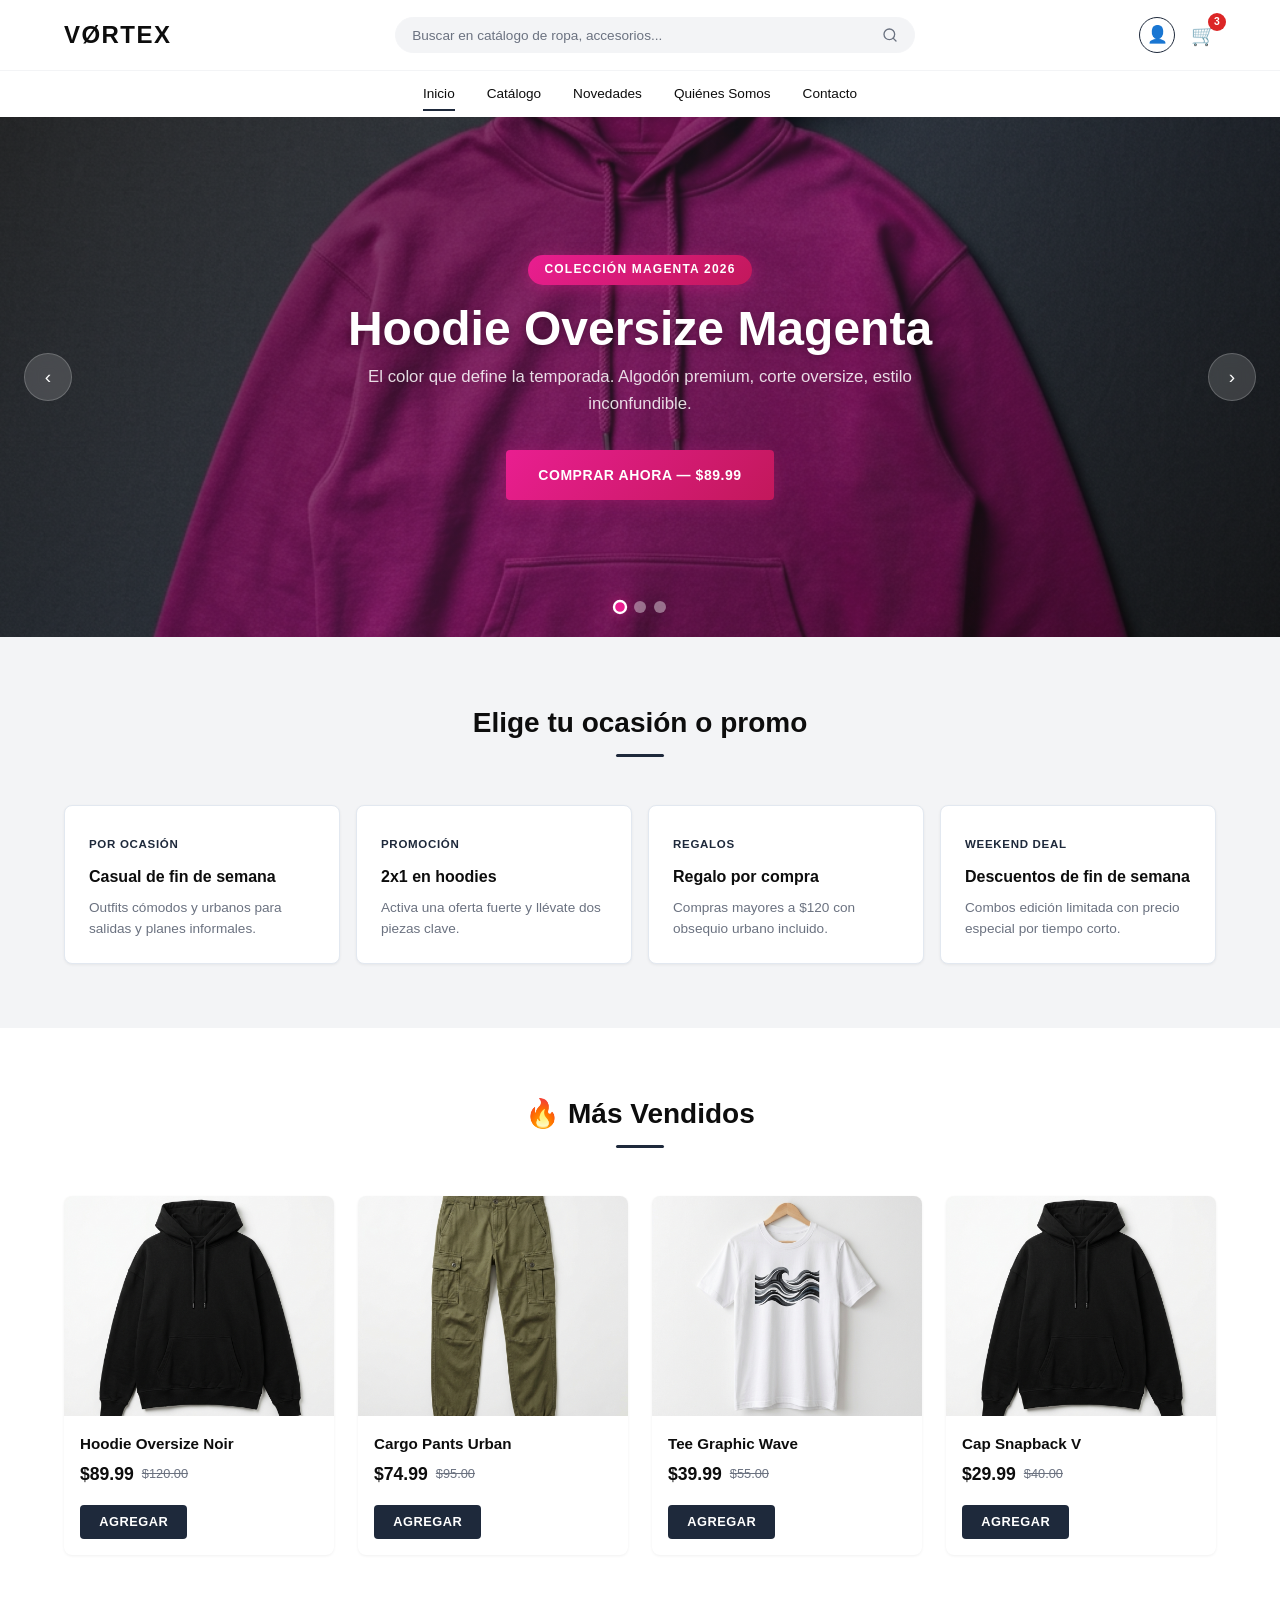
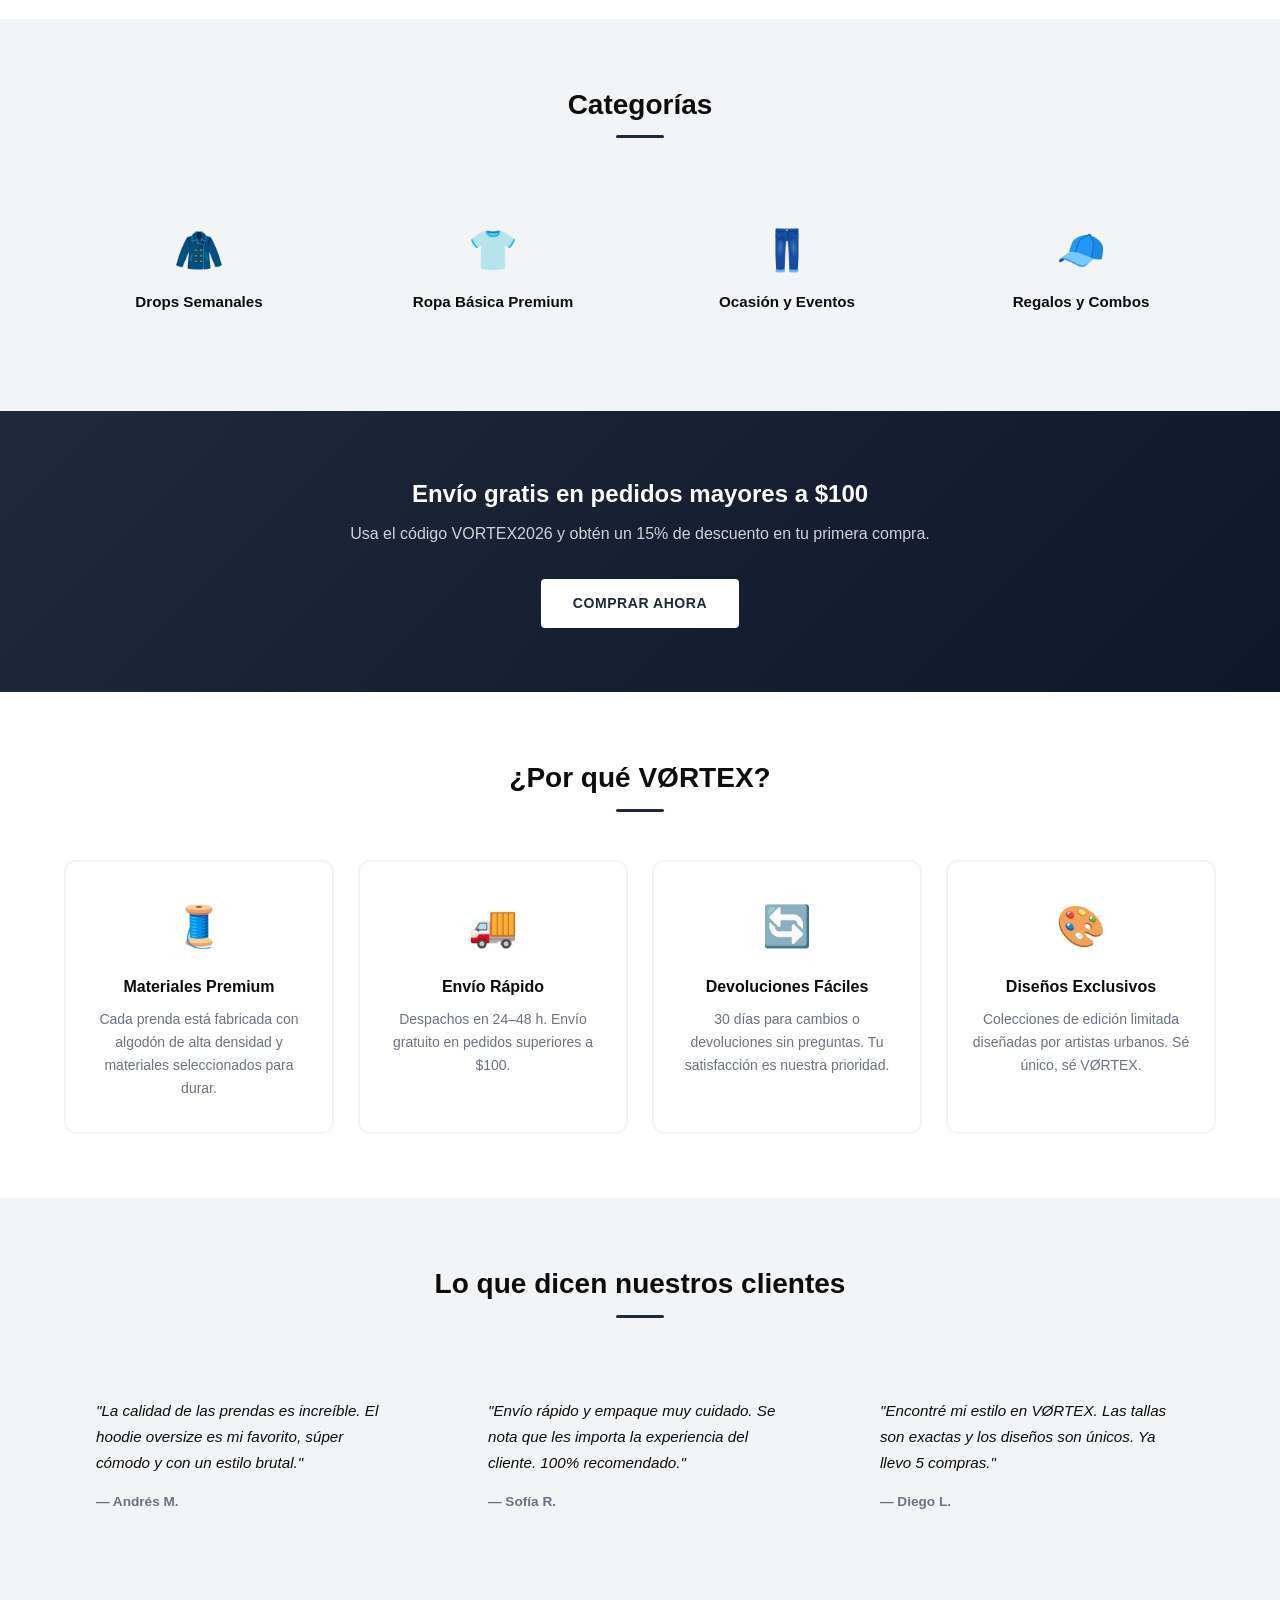
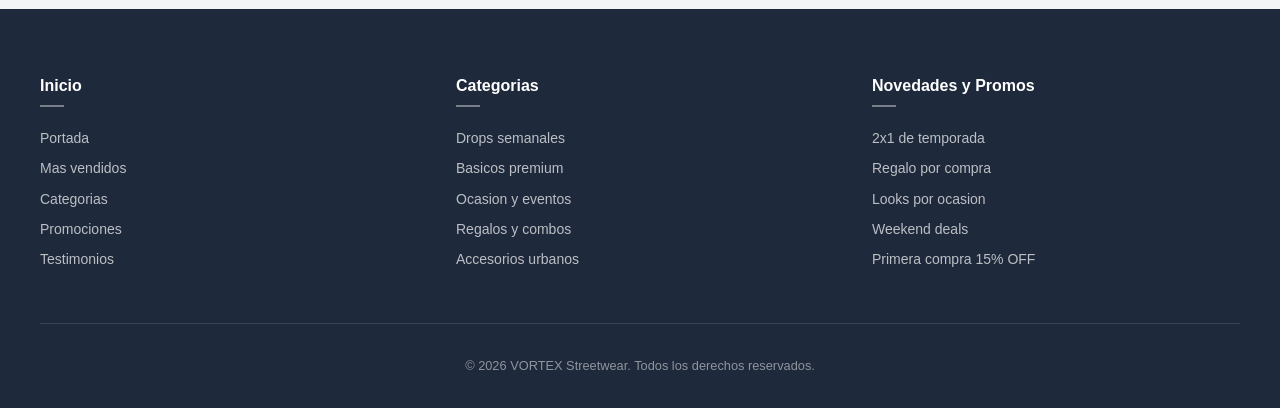
==== commit ec4d3469: "Actualización final: navbar consistente en contacto, eliminación de texto instructivo, iconos estand" ====
--- a/index.html
+++ b/index.html
@@ -1,4 +1,4 @@
-<!DOCTYPE html>
+﻿<!DOCTYPE html>
 <html lang="es">
 <head>
   <meta charset="UTF-8">
@@ -22,7 +22,7 @@
         </form>
       </div>
       <div class="navbar__actions">
-        <a href="login.html" class="navbar__login-link" aria-label="Iniciar sesión">Ingresar</a>
+        <a href="login.html" class="navbar__login-link" aria-label="Mi cuenta">👤</a>
         <a href="carrito.html" class="navbar__cart" aria-label="Ver carrito de compras">
           🛒
           <span class="navbar__cart-badge" id="cart-badge">3</span>
@@ -37,6 +37,7 @@
         <a href="index.html" aria-current="page">Inicio</a>
         <a href="catalogo.html">Catálogo</a>
         <a href="novedades.html">Novedades</a>
+                <a href="quienes-somos.html">Quiénes Somos</a>
         <a href="contacto.html">Contacto</a>
       </div>
     </div>
@@ -44,6 +45,7 @@
       <a href="index.html">Inicio</a>
       <a href="catalogo.html">Catálogo</a>
       <a href="novedades.html">Novedades</a>
+            <a href="quienes-somos.html">Quiénes Somos</a>
       <a href="contacto.html">Contacto</a>
       <a href="login.html">Iniciar Sesión</a>
     </div>
@@ -51,7 +53,7 @@
 
   <main>
     <!-- A) HERO CAROUSEL -->
-    <section class="hero-carousel" aria-label="Carrusel de productos destacados">
+    <section class="hero-carousel" id="inicio" aria-label="Carrusel de productos destacados">
       <!-- Radio inputs for CSS-only control -->
       <input type="radio" name="carousel" id="carousel-1" checked>
       <input type="radio" name="carousel" id="carousel-2">
@@ -105,8 +107,37 @@
       </div>
     </section>
 
+    <!-- SELECTOR RÁPIDO: OCASIÓN Y PROMOS -->
+    <section class="section section--mist" id="selector-novedades">
+      <div class="container">
+        <h2 class="section__title">Elige tu ocasión o promo</h2>
+        <div class="quick-picks">
+          <a class="quick-pick" href="novedades.html?filtro=ocasion">
+            <span class="quick-pick__label">Por ocasión</span>
+            <h3>Casual de fin de semana</h3>
+            <p>Outfits cómodos y urbanos para salidas y planes informales.</p>
+          </a>
+          <a class="quick-pick" href="novedades.html?filtro=2x1">
+            <span class="quick-pick__label">Promoción</span>
+            <h3>2x1 en hoodies</h3>
+            <p>Activa una oferta fuerte y llévate dos piezas clave.</p>
+          </a>
+          <a class="quick-pick" href="novedades.html?filtro=regalo">
+            <span class="quick-pick__label">Regalos</span>
+            <h3>Regalo por compra</h3>
+            <p>Compras mayores a $120 con obsequio urbano incluido.</p>
+          </a>
+          <a class="quick-pick" href="novedades.html?filtro=weekend">
+            <span class="quick-pick__label">Weekend Deal</span>
+            <h3>Descuentos de fin de semana</h3>
+            <p>Combos edición limitada con precio especial por tiempo corto.</p>
+          </a>
+        </div>
+      </div>
+    </section>
+
     <!-- D) MÁS VENDIDOS -->
-    <section class="section">
+    <section class="section" id="mas-vendidos">
       <div class="container">
         <h2 class="section__title">🔥 Más Vendidos</h2>
         <div class="products-grid">
@@ -118,7 +149,7 @@
                 <span class="current">$89.99</span>
                 <span class="old">$120.00</span>
               </div>
-              <button class="btn btn-primary btn-sm" onclick="openModal('add-cart-modal')">Agregar al carrito</button>
+              <button class="btn btn-primary btn-sm" onclick="openModal('add-cart-modal')">Agregar</button>
             </div>
           </article>
           <article class="product-card" data-id="PROD-002">
@@ -129,7 +160,7 @@
                 <span class="current">$74.99</span>
                 <span class="old">$95.00</span>
               </div>
-              <button class="btn btn-primary btn-sm" onclick="openModal('add-cart-modal')">Agregar al carrito</button>
+              <button class="btn btn-primary btn-sm" onclick="openModal('add-cart-modal')">Agregar</button>
             </div>
           </article>
           <article class="product-card" data-id="PROD-003">
@@ -140,7 +171,7 @@
                 <span class="current">$39.99</span>
                 <span class="old">$55.00</span>
               </div>
-              <button class="btn btn-primary btn-sm" onclick="openModal('add-cart-modal')">Agregar al carrito</button>
+              <button class="btn btn-primary btn-sm" onclick="openModal('add-cart-modal')">Agregar</button>
             </div>
           </article>
           <article class="product-card" data-id="PROD-004">
@@ -151,7 +182,7 @@
                 <span class="current">$29.99</span>
                 <span class="old">$40.00</span>
               </div>
-              <button class="btn btn-primary btn-sm" onclick="openModal('add-cart-modal')">Agregar al carrito</button>
+              <button class="btn btn-primary btn-sm" onclick="openModal('add-cart-modal')">Agregar</button>
             </div>
           </article>
         </div>
@@ -159,32 +190,32 @@
     </section>
 
     <!-- B) CATEGORÍAS -->
-    <section class="section section--mist">
+    <section class="section section--mist" id="categorias">
       <div class="container">
         <h2 class="section__title">Categorías</h2>
         <div class="categories-grid">
-          <a href="catalogo.html" class="category-card" aria-label="Ver categoría Hoodies">
+          <a href="catalogo.html?cat=drops" class="category-card" aria-label="Ver categoría Drops semanales">
             <div class="category-card__icon">🧥</div>
-            <div class="category-card__name">Hoodies</div>
-          </a>
-          <a href="catalogo.html" class="category-card" aria-label="Ver categoría Camisetas">
+            <div class="category-card__name">Drops Semanales</div>
+          </a>
+          <a href="catalogo.html?cat=basicos" class="category-card" aria-label="Ver categoría Ropa Básica Premium">
             <div class="category-card__icon">👕</div>
-            <div class="category-card__name">Camisetas</div>
-          </a>
-          <a href="catalogo.html" class="category-card" aria-label="Ver categoría Pantalones">
+            <div class="category-card__name">Ropa Básica Premium</div>
+          </a>
+          <a href="catalogo.html?cat=ocasion" class="category-card" aria-label="Ver categoría Ocasión y Eventos">
             <div class="category-card__icon">👖</div>
-            <div class="category-card__name">Pantalones</div>
-          </a>
-          <a href="catalogo.html" class="category-card" aria-label="Ver categoría Accesorios">
+            <div class="category-card__name">Ocasión y Eventos</div>
+          </a>
+          <a href="catalogo.html?cat=regalos" class="category-card" aria-label="Ver categoría Regalos y Combos">
             <div class="category-card__icon">🧢</div>
-            <div class="category-card__name">Accesorios</div>
+            <div class="category-card__name">Regalos y Combos</div>
           </a>
         </div>
       </div>
     </section>
 
     <!-- E) BANNER PROMO -->
-    <section class="banner-promo">
+    <section class="banner-promo" id="promos">
       <h2>Envío gratis en pedidos mayores a $100</h2>
       <p>Usa el código VORTEX2026 y obtén un 15% de descuento en tu primera compra.</p>
       <a href="catalogo.html" class="btn">Comprar ahora</a>
@@ -220,7 +251,7 @@
     </section>
 
     <!-- F) TESTIMONIOS -->
-    <section class="section section--mist">
+    <section class="section section--mist" id="testimonios">
       <div class="container">
         <h2 class="section__title">Lo que dicen nuestros clientes</h2>
         <div class="testimonials-grid">
@@ -242,38 +273,39 @@
   </main>
 
   <!-- FOOTER (Unified) -->
-  <footer class="footer" role="contentinfo">
+      <footer class="footer" role="contentinfo">
     <div class="footer__grid">
       <div class="footer__col">
-        <h3>Links Rápidos</h3>
-        <a href="catalogo.html">Catálogo</a>
-        <a href="novedades.html">Novedades</a>
-        <a href="contacto.html">Contacto</a>
-        <a href="#">FAQ</a>
+        <h3>Inicio</h3>
+        <a href="index.html">Portada</a>
+        <a href="index.html#mas-vendidos">Mas vendidos</a>
+        <a href="index.html#categorias">Categorias</a>
+        <a href="index.html#promos">Promociones</a>
+        <a href="index.html#testimonios">Testimonios</a>
       </div>
       <div class="footer__col">
-        <h3>Redes Sociales</h3>
-        <a href="#">📷 Instagram</a>
-        <a href="#">🎵 TikTok</a>
-        <a href="#">🐦 Twitter</a>
-        <a href="#">▶️ YouTube</a>
+        <h3>Categorias</h3>
+        <a href="catalogo.html?cat=drops">Drops semanales</a>
+        <a href="catalogo.html?cat=basicos">Basicos premium</a>
+        <a href="catalogo.html?cat=ocasion">Ocasion y eventos</a>
+        <a href="catalogo.html?cat=regalos">Regalos y combos</a>
+        <a href="catalogo.html?cat=accesorios">Accesorios urbanos</a>
       </div>
       <div class="footer__col">
-        <h3>Newsletter</h3>
-        <p class="footer__col-desc">Recibe ofertas exclusivas y novedades.</p>
-        <form class="footer__newsletter" onsubmit="event.preventDefault();">
-          <label for="newsletter-email" class="sr-only">Email para newsletter</label>
-          <input type="email" id="newsletter-email" placeholder="Tu email" required>
-          <button type="submit">Suscribir</button>
-        </form>
+        <h3>Novedades y Promos</h3>
+        <a href="novedades.html#promos-2x1">2x1 de temporada</a>
+        <a href="novedades.html#promo-regalo">Regalo por compra</a>
+        <a href="novedades.html#looks-ocasion">Looks por ocasion</a>
+        <a href="novedades.html#promo-fin-semana">Weekend deals</a>
+        <a href="novedades.html#promo-primer-compra">Primera compra 15% OFF</a>
       </div>
     </div>
     <div class="footer__bottom">
-      <p>&copy; 2026 VØRTEX Streetwear. Todos los derechos reservados.</p>
+      <p>&copy; 2026 VORTEX Streetwear. Todos los derechos reservados.</p>
     </div>
   </footer>
 
-  <!-- MODAL: Agregar al carrito -->
+  <!-- MODAL: Agregar -->
   <div class="modal-overlay" id="add-cart-modal" role="dialog" aria-modal="true" aria-labelledby="modal-add-title">
     <div class="modal modal--product">
       <img src="assets/images/hero-secondary.png" alt="Imagen del producto" class="modal__product-img">
@@ -353,4 +385,8 @@
     }, 5000);
   </script>
 </body>
-</html>+</html>
+
+
+
+
--- a/styles.css
+++ b/styles.css
@@ -1,4 +1,43 @@
 ﻿/* ======================================
+   HOME QUICK PICKS
+   ====================================== */
+.quick-picks {
+  display: grid;
+  grid-template-columns: repeat(4, 1fr);
+  gap: var(--space-md);
+}
+.quick-pick {
+  background: var(--color-white);
+  border: 1px solid #E2E8F0;
+  border-radius: var(--radius-md);
+  padding: var(--space-lg);
+  box-shadow: var(--shadow-sm);
+  transition: transform var(--transition), box-shadow var(--transition), border-color var(--transition);
+}
+.quick-pick:hover {
+  transform: translateY(-4px);
+  border-color: #94A3B8;
+  box-shadow: var(--shadow-md);
+  opacity: 1;
+}
+.quick-pick__label {
+  font-size: 0.72rem;
+  font-weight: 700;
+  letter-spacing: 0.06em;
+  color: var(--color-midnight);
+  text-transform: uppercase;
+}
+.quick-pick h3 {
+  margin: var(--space-sm) 0;
+  font-size: 1rem;
+  color: var(--color-obsidian);
+}
+.quick-pick p {
+  font-size: 0.85rem;
+  color: var(--color-steel);
+  line-height: 1.55;
+}
+/* ======================================
    VØRTEX STREETWEAR (BarBox) — Design System
    Proyecto IHC — Prototipo Alta Fidelidad
    Paleta: #FFFFFF · #0D0D0D · #6B7280 · #F3F4F6 · #1E293B
@@ -161,6 +200,10 @@
 
 .btn-sm { padding: 0.6rem 1.2rem; font-size: 0.8rem; }
 
+.btn--block {
+  width: 100%;
+}
+
 .btn-success {
   background-color: var(--color-success);
   color: var(--color-white);
@@ -328,13 +371,18 @@
 }
 
 .navbar__login-link {
-  font-size: 0.85rem;
-  font-weight: 600;
+  font-size: 1.05rem;
+  font-weight: 700;
   color: var(--color-midnight);
-  padding: 0.4rem 1rem;
+  width: 36px;
+  height: 36px;
   border: 1.5px solid var(--color-midnight);
-  border-radius: 24px;
+  border-radius: var(--radius-full);
+  display: inline-flex;
+  align-items: center;
+  justify-content: center;
   transition: all var(--transition);
+  line-height: 1;
 }
 .navbar__login-link:hover {
   background-color: var(--color-midnight);
@@ -511,6 +559,11 @@
 
 .product-card__body {
   padding: var(--space-md);
+}
+.product-card__actions {
+  display: flex;
+  align-items: center;
+  gap: var(--space-sm);
 }
 .product-card__name {
   font-size: 0.95rem;
@@ -1322,24 +1375,36 @@
 .auth-tabs-wrapper {
   max-width: 520px;
   margin: 0 auto;
+  background: linear-gradient(180deg, #ffffff 0%, #f8fafc 100%);
+  border: 1px solid #E2E8F0;
+  border-radius: var(--radius-lg);
+  padding: var(--space-xl);
+  box-shadow: var(--shadow-md);
 }
 
 /* Demo credentials box */
 .demo-box {
-  background: linear-gradient(135deg, #1E293B 0%, #0f172a 100%);
-  color: var(--color-white);
-  border-radius: var(--radius-lg);
-  padding: var(--space-lg) var(--space-xl);
+  background: linear-gradient(135deg, #F8FAFC 0%, #EEF2F7 100%);
+  color: #475569;
+  border-radius: var(--radius-md);
+  padding: var(--space-md) var(--space-lg);
   margin-bottom: var(--space-xl);
-  border-left: 4px solid #F59E0B;
+  border: 1px solid #E2E8F0;
+  opacity: 0.72;
+  filter: saturate(0.75);
+}
+.demo-box:hover,
+.demo-box:focus-within {
+  opacity: 0.92;
+  filter: saturate(1);
 }
 .demo-box__label {
-  font-size: 0.85rem;
-  font-weight: 700;
+  font-size: 0.72rem;
+  font-weight: 600;
   text-transform: uppercase;
   letter-spacing: 0.06em;
-  color: #F59E0B;
-  margin-bottom: var(--space-md);
+  color: #64748B;
+  margin-bottom: var(--space-sm);
 }
 .demo-box__creds {
   display: flex;
@@ -1352,22 +1417,22 @@
   gap: var(--space-md);
 }
 .demo-box__cred-key {
-  font-size: 0.8rem;
+  font-size: 0.72rem;
   font-weight: 600;
-  color: rgba(255,255,255,0.6);
+  color: #64748B;
   min-width: 80px;
   text-transform: uppercase;
   letter-spacing: 0.04em;
 }
 .demo-box__cred-val {
   font-family: 'Courier New', Courier, monospace;
-  font-size: 0.95rem;
-  font-weight: 700;
-  color: var(--color-white);
-  background: rgba(255,255,255,0.1);
+  font-size: 0.84rem;
+  font-weight: 600;
+  color: #334155;
+  background: rgba(255,255,255,0.8);
   padding: 0.25rem 0.75rem;
   border-radius: var(--radius-sm);
-  border: 1px solid rgba(255,255,255,0.15);
+  border: 1px solid #CBD5E1;
 }
 
 /* Tab buttons */
@@ -1384,8 +1449,8 @@
   padding: var(--space-md) var(--space-lg);
   font-size: 1rem;
   font-weight: 700;
-  color: var(--color-steel);
-  background: var(--color-white);
+  color: #334155;
+  background: #F8FAFC;
   border: none;
   cursor: pointer;
   transition: all var(--transition);
@@ -1394,12 +1459,30 @@
 }
 .auth-tab-btn:last-child { border-right: none; }
 .auth-tab-btn:hover:not(.active) {
-  background: var(--color-mist);
+  background: #E2E8F0;
   color: var(--color-obsidian);
 }
 .auth-tab-btn.active {
   background: var(--color-midnight);
   color: var(--color-white);
+}
+
+.auth-panel .form-group label {
+  color: #111827;
+}
+
+.auth-panel .form-group input {
+  background-color: #FFFFFF;
+  border-color: #94A3B8;
+}
+
+.auth-panel .form-group input::placeholder {
+  color: #6B7280;
+}
+
+.auth-panel .form-group input:focus {
+  border-color: var(--color-midnight);
+  box-shadow: 0 0 0 3px rgba(30,41,59,0.12);
 }
 
 /* Auth panels */
@@ -1462,39 +1545,6 @@
 }
 @media (max-width: 480px) {
   .why-grid { grid-template-columns: 1fr; }
-}
-  display: grid;
-  grid-template-columns: 1fr 1fr;
-  gap: var(--space-2xl);
-  max-width: 900px;
-  margin: 0 auto;
-}
-.login-panel {
-  padding: var(--space-2xl);
-  border: 2px solid var(--color-mist);
-  border-radius: var(--radius-lg);
-  transition: border-color var(--transition);
-}
-.login-panel:hover {
-  border-color: #D1D5DB;
-}
-.login-panel h2 {
-  font-size: 1.25rem;
-  font-weight: 700;
-  color: var(--color-obsidian);
-  margin-bottom: var(--space-xl);
-}
-.login-panel .link-forgot {
-  display: block;
-  font-size: 0.8rem;
-  font-weight: 500;
-  color: var(--color-steel);
-  margin-top: var(--space-sm);
-}
-.login-panel .link-forgot:hover { color: var(--color-midnight); opacity: 1; }
-
-@media (max-width: 768px) {
-  .login-layout { grid-template-columns: 1fr; }
 }
 
 /* ======================================
@@ -1841,6 +1891,33 @@
   grid-template-columns: repeat(3, 1fr);
   gap: var(--space-lg);
 }
+.novedades-filter {
+  display: grid;
+  grid-template-columns: repeat(6, minmax(0, 1fr));
+  gap: var(--space-sm);
+  margin-bottom: var(--space-xl);
+  width: 100%;
+}
+.novedades-filter__btn {
+  width: 100%;
+  padding: 0.55rem 1rem;
+  border: 1px solid #CBD5E1;
+  border-radius: 999px;
+  background: #FFFFFF;
+  color: #334155;
+  font-size: 0.8rem;
+  font-weight: 600;
+  transition: all var(--transition);
+}
+.novedades-filter__btn:hover {
+  border-color: var(--color-midnight);
+  color: var(--color-midnight);
+}
+.novedades-filter__btn.active {
+  background: var(--color-midnight);
+  color: var(--color-white);
+  border-color: var(--color-midnight);
+}
 .novedades-card {
   background-color: var(--color-white);
   border-radius: var(--radius-md);
@@ -1853,6 +1930,15 @@
   box-shadow: var(--shadow-lg);
 }
 .novedades-card__body { padding: var(--space-md); }
+.novedades-card__img {
+  height: 220px;
+  overflow: hidden;
+}
+.novedades-card__img img {
+  width: 100%;
+  height: 100%;
+  object-fit: cover;
+}
 .novedades-card__title {
   font-size: 1rem;
   font-weight: 600;
@@ -1864,9 +1950,154 @@
   margin-bottom: var(--space-md);
   line-height: 1.6;
 }
+.novedades-card__actions {
+  display: flex;
+  align-items: center;
+  gap: var(--space-sm);
+}
+.btn-icon {
+  width: 34px;
+  height: 34px;
+  border-radius: 50%;
+  border: 1px solid #CBD5E1;
+  background: #FFFFFF;
+  color: #334155;
+  display: inline-flex;
+  align-items: center;
+  justify-content: center;
+  transition: all var(--transition);
+}
+.btn-icon:hover {
+  background: var(--color-midnight);
+  color: var(--color-white);
+  border-color: var(--color-midnight);
+}
+.novedades-card.is-hidden {
+  display: none;
+}
+
+.modal--product-detail {
+  max-width: 920px;
+  width: min(94vw, 920px);
+  padding: var(--space-xl);
+}
+.product-detail {
+  display: grid;
+  grid-template-columns: 1fr 1fr;
+  gap: var(--space-xl);
+}
+.product-detail__media {
+  border-radius: var(--radius-md);
+  overflow: hidden;
+  background: var(--color-mist);
+}
+.product-detail__media img {
+  width: 100%;
+  height: 100%;
+  object-fit: cover;
+  min-height: 340px;
+}
+.product-detail__price {
+  font-size: 1.4rem;
+  font-weight: 800;
+  margin: var(--space-sm) 0;
+}
+.product-detail__desc {
+  color: var(--color-steel);
+  font-size: 0.92rem;
+  line-height: 1.6;
+  margin-bottom: var(--space-md);
+}
+.product-detail__bullets {
+  margin: 0 0 var(--space-lg);
+  padding-left: 1.1rem;
+  color: #334155;
+  font-size: 0.9rem;
+}
+.product-detail__bullets li { margin-bottom: 0.4rem; }
+
+.size-block {
+  border-top: 1px solid #E2E8F0;
+  padding-top: var(--space-md);
+}
+.size-block__header {
+  display: flex;
+  align-items: center;
+  justify-content: space-between;
+  gap: var(--space-md);
+  margin-bottom: var(--space-sm);
+}
+.size-guide-btn {
+  font-size: 0.78rem;
+  font-weight: 700;
+  color: var(--color-midnight);
+  border: 1px solid #CBD5E1;
+  border-radius: 999px;
+  padding: 0.35rem 0.7rem;
+  background: #FFFFFF;
+}
+.size-select {
+  width: 100%;
+  max-width: 140px;
+  border: 1px solid #CBD5E1;
+  border-radius: var(--radius-sm);
+  padding: 0.5rem;
+  margin-bottom: var(--space-sm);
+}
+.size-guide-text {
+  display: none;
+  font-size: 0.8rem;
+  color: var(--color-steel);
+  margin-bottom: var(--space-md);
+}
+.size-guide-text.active {
+  display: block;
+}
+
+.size-recommender {
+  background: #F8FAFC;
+  border: 1px solid #E2E8F0;
+  border-radius: var(--radius-md);
+  padding: var(--space-md);
+}
+.size-recommender h4 {
+  font-size: 0.9rem;
+  margin-bottom: var(--space-sm);
+}
+.size-recommender__row {
+  display: grid;
+  grid-template-columns: 1fr auto;
+  align-items: center;
+  gap: var(--space-sm);
+  margin-bottom: var(--space-sm);
+}
+.size-recommender__row label {
+  font-size: 0.82rem;
+  color: #334155;
+}
+.size-recommender__row input {
+  width: 90px;
+  border: 1px solid #CBD5E1;
+  border-radius: var(--radius-sm);
+  padding: 0.35rem 0.5rem;
+}
+.size-recommender__result {
+  margin-top: var(--space-sm);
+  font-size: 0.82rem;
+  color: var(--color-midnight);
+  font-weight: 600;
+}
 
 @media (max-width: 768px) {
   .novedades-grid { grid-template-columns: 1fr; }
+  .novedades-filter { grid-template-columns: repeat(3, minmax(0, 1fr)); }
+  .quick-picks { grid-template-columns: repeat(2, 1fr); }
+  .product-detail { grid-template-columns: 1fr; }
+  .product-detail__media img { min-height: 240px; }
+}
+@media (max-width: 480px) {
+  .novedades-filter { grid-template-columns: repeat(2, minmax(0, 1fr)); }
+  .quick-picks { grid-template-columns: 1fr; }
 }
 
 /* ======================================
